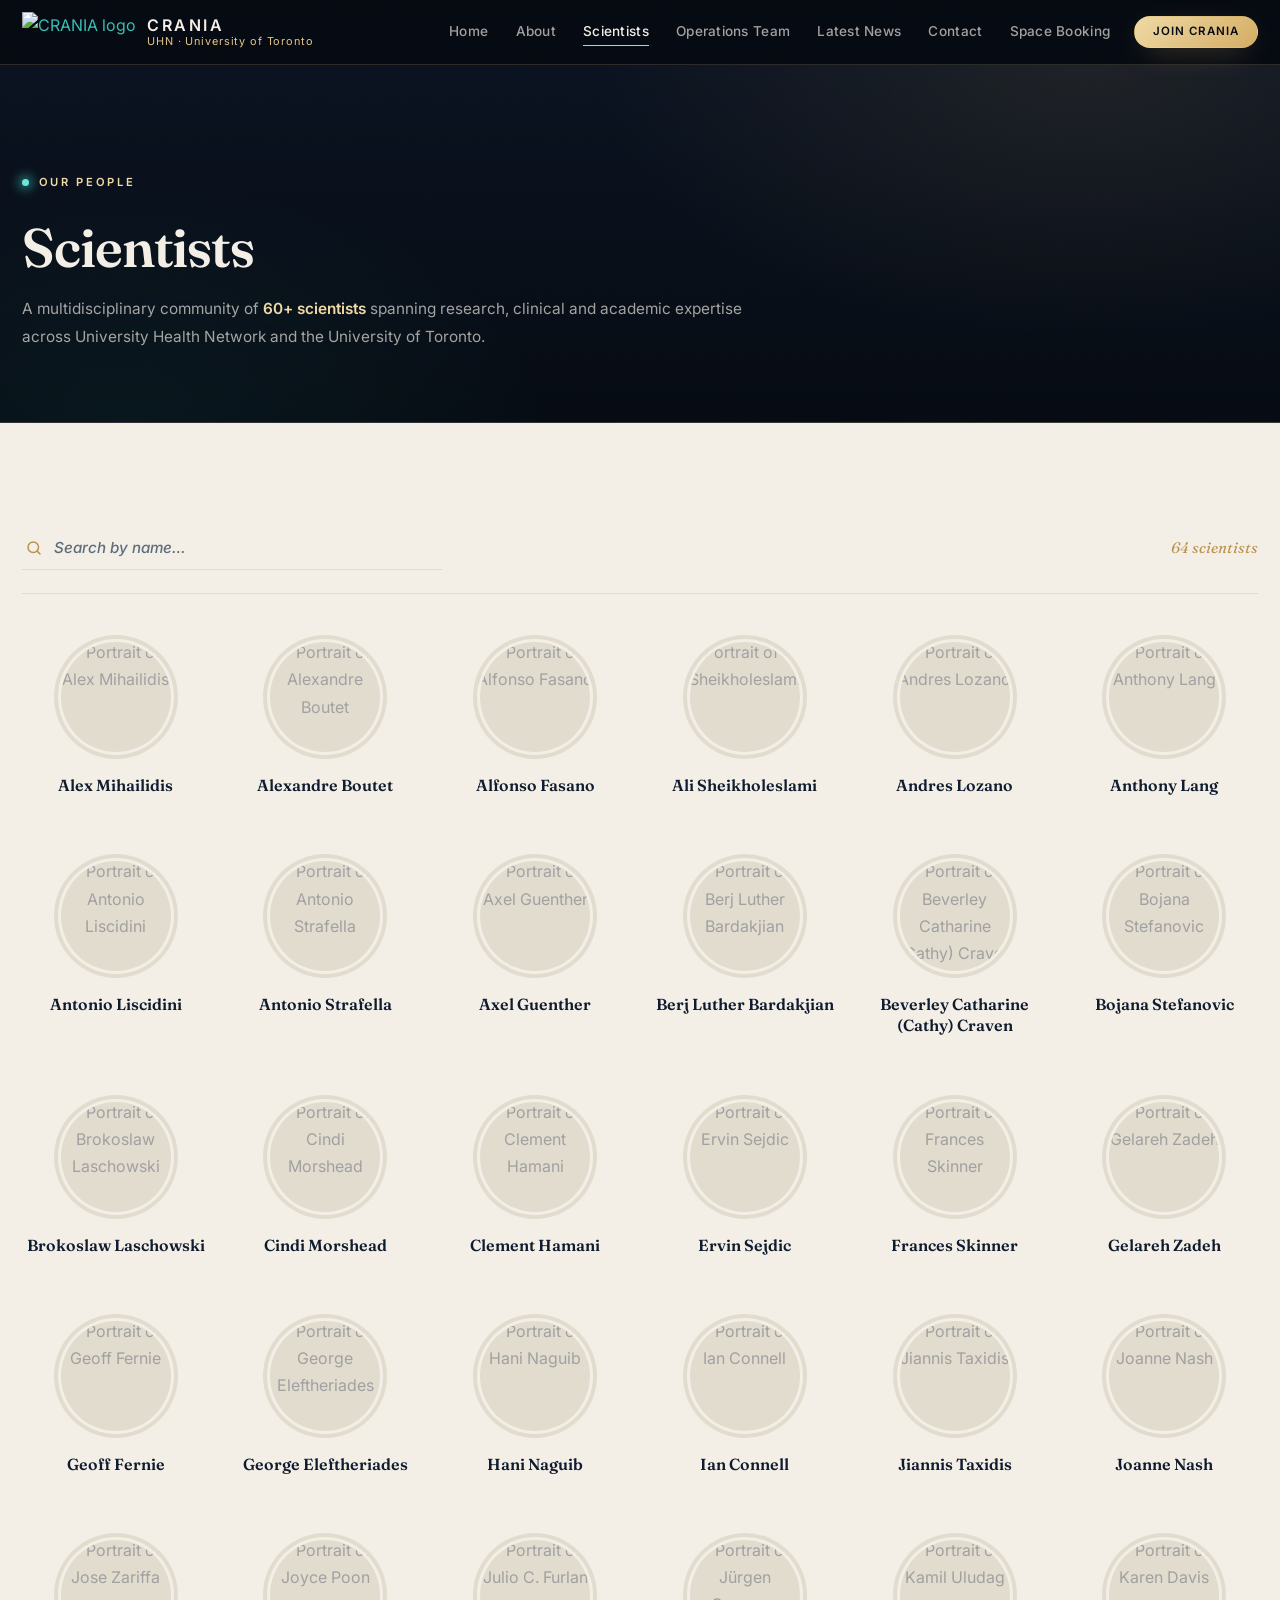
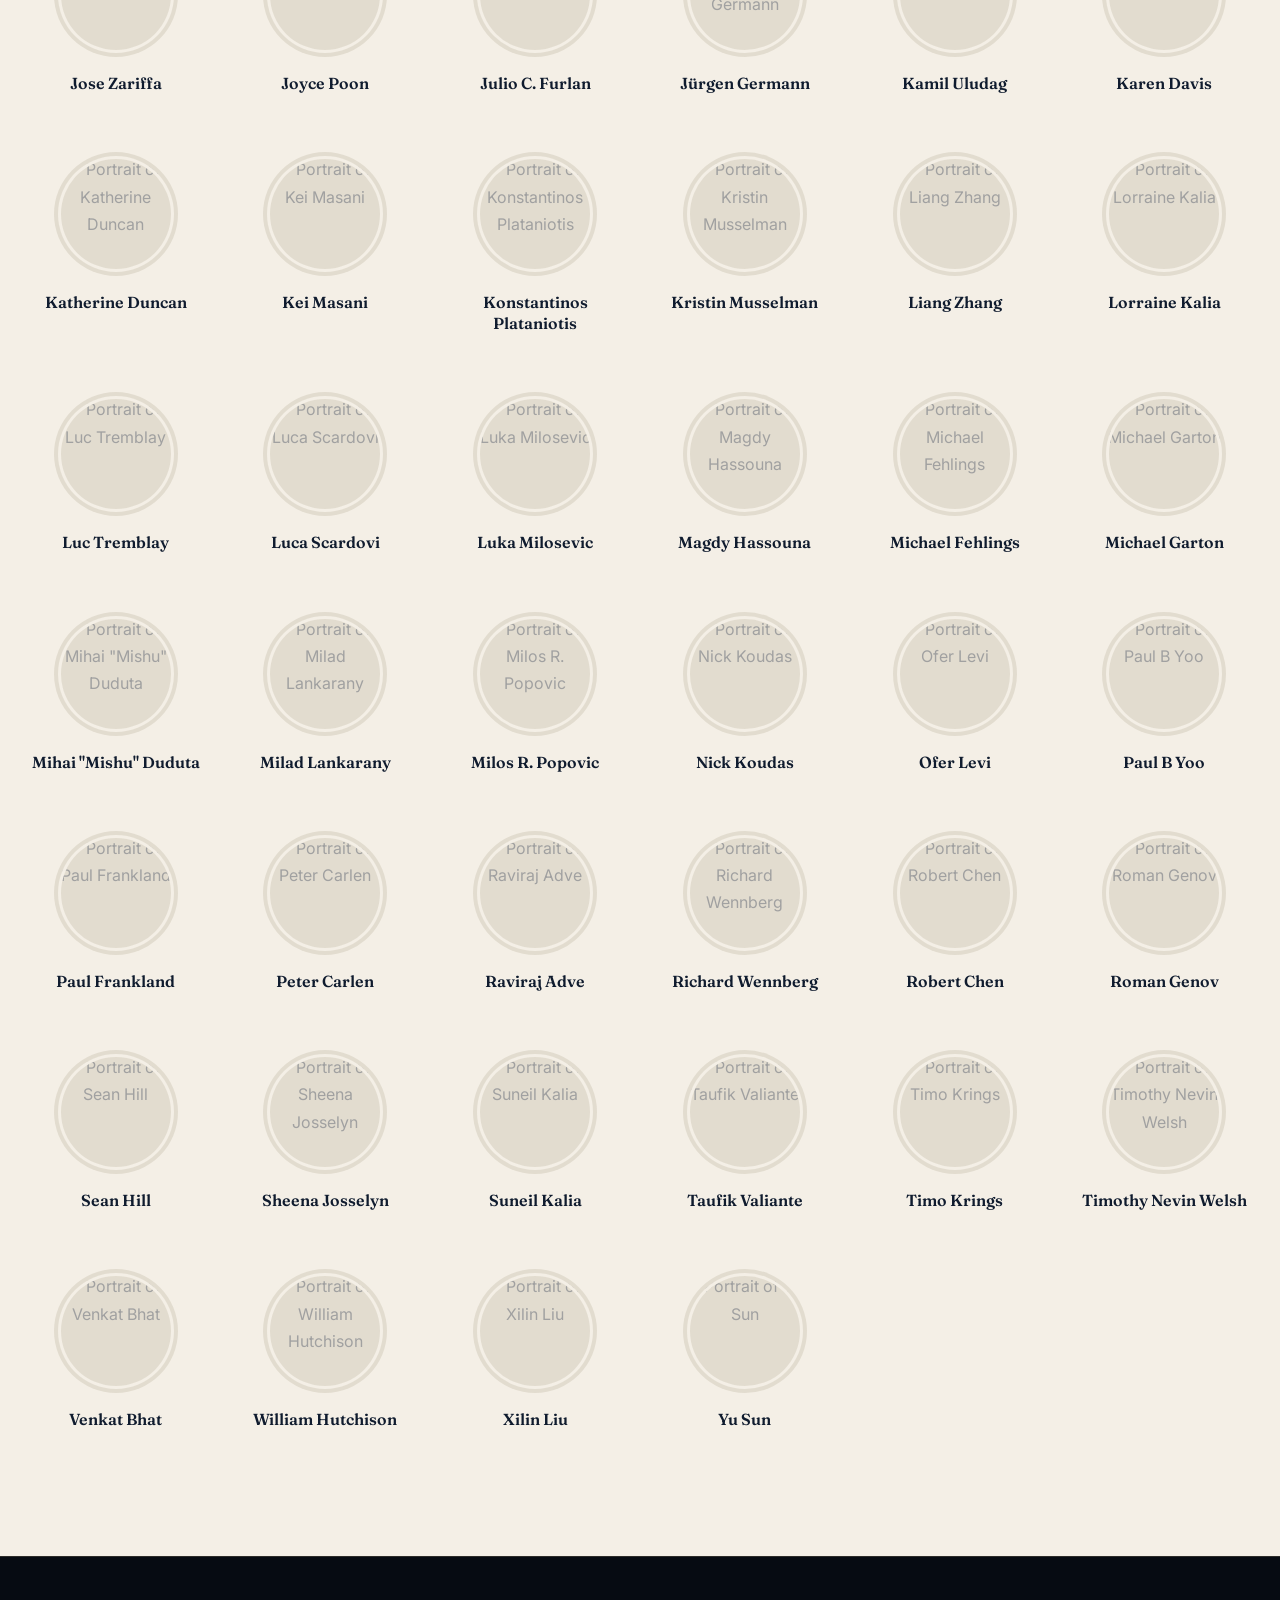
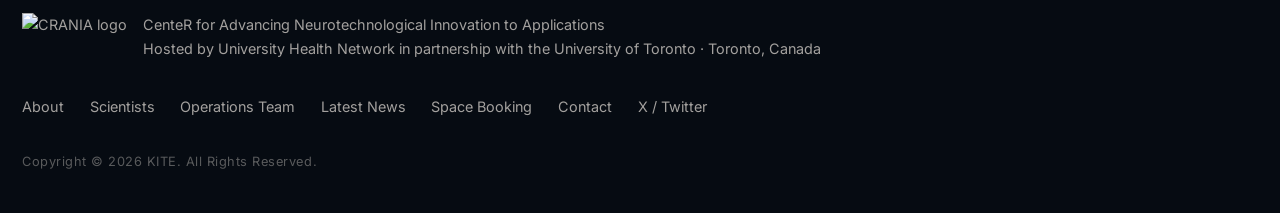
==== scientists.html @ 3c48f0ac "Add files via upload" ====
<!DOCTYPE html>
<html lang="en">
<head>
  <meta charset="UTF-8">
  <meta name="viewport" content="width=device-width, initial-scale=1.0">
  <title>CRANIA | Scientists</title>
  <meta name="description" content="Meet the scientists of CRANIA — a multidisciplinary community of 60+ scientists spanning research, clinical and academic expertise across University Health Network and the University of Toronto.">
  <link rel="icon" href="https://kite-uhn-crania.s3.ca-central-1.amazonaws.com/logo/CraniaLogo.png">
  <link rel="preconnect" href="https://fonts.googleapis.com">
  <link rel="preconnect" href="https://fonts.gstatic.com" crossorigin>
  <link href="https://fonts.googleapis.com/css2?family=Fraunces:ital,opsz,wght@0,9..144,400;0,9..144,600;0,9..144,700;1,9..144,400;1,9..144,500&family=Inter:wght@400;500;600;700&display=swap" rel="stylesheet">
  <link rel="stylesheet" href="css/styles.css">
</head>
<body id="top">
  <a class="skip-link" href="#main">Skip to main content</a>
  <div class="grain" aria-hidden="true"></div>

  <!-- ============ Header / Navigation ============ -->
  <header class="site-header" id="site-header">
    <div class="container header-inner">
      <a class="brand" href="index.html" aria-label="CRANIA home">
        <img src="https://kite-uhn-crania.s3.ca-central-1.amazonaws.com/logo/CraniaLogo.png" alt="CRANIA logo" class="brand-logo">
        <span class="brand-text">
          <strong>CRANIA</strong>
          <small>UHN &middot; University of Toronto</small>
        </span>
      </a>
      <nav class="site-nav" id="site-nav" aria-label="Primary">
        <ul>
          <li><a href="index.html">Home</a></li>
          <li><a href="index.html#about">About</a></li>
          <li><a href="scientists.html" aria-current="page">Scientists</a></li>
          <li><a href="index.html#operation">Operations Team</a></li>
          <li><a href="index.html#latest-news">Latest News</a></li>
          <li><a href="index.html#contact">Contact</a></li>
          <li><a href="https://kite-uhn.com/space-booking">Space Booking</a></li>
          <li><button type="button" class="btn btn-primary btn-nav" data-open-join>Join CRANIA</button></li>
        </ul>
      </nav>
      <button type="button" class="nav-toggle" id="nav-toggle" aria-expanded="false" aria-controls="site-nav" aria-label="Open menu">
        <span class="nav-toggle-bar"></span>
        <span class="nav-toggle-bar"></span>
        <span class="nav-toggle-bar"></span>
      </button>
    </div>
  </header>

  <main id="main">

    <!-- ============ Page hero ============ -->
    <section class="page-hero" aria-labelledby="page-heading">
      <div class="container">
        <p class="hero-eyebrow"><span class="eyebrow-dot"></span>Our people</p>
        <h1 id="page-heading">Scientists</h1>
        <p class="page-hero-lede">
          A multidisciplinary community of <strong>60+ scientists</strong> spanning research, clinical and
          academic expertise across University Health Network and the University of Toronto.
        </p>
      </div>
    </section>

    <!-- ============ Roster ============ -->
    <section class="section section-roster" aria-labelledby="roster-heading">
      <div class="container">
        <h2 id="roster-heading" class="sr-only">Scientist directory</h2>

        <div class="roster-bar">
          <div class="roster-search">
            <label class="sr-only" for="sci-search">Search scientists by name</label>
            <svg class="roster-search-icon" aria-hidden="true" viewBox="0 0 24 24" width="18" height="18" fill="none" stroke="currentColor" stroke-width="2" stroke-linecap="round"><circle cx="11" cy="11" r="7"/><path d="m20 20-3.8-3.8"/></svg>
            <input type="search" id="sci-search" placeholder="Search by name&hellip;" autocomplete="off">
          </div>
          <p class="roster-count" id="sci-count" aria-live="polite">64 scientists</p>
        </div>

        <ul class="sci-grid" id="sci-grid">
          <li class="sci-card" data-name="alex mihailidis">
            <a href="https://kite-uhn.com/scientist/alex-mihailidis">
              <span class="sci-portrait"><img src="https://kite-uhn-photos.s3.ca-central-1.amazonaws.com/scientist_self_637722442990675696.jpg" alt="Portrait of Alex Mihailidis" loading="lazy" decoding="async"></span>
              <span class="sci-name">Alex Mihailidis</span>
              <span class="sci-view">View profile <span aria-hidden="true">&rarr;</span></span>
            </a>
          </li>
          <li class="sci-card" data-name="alexandre boutet">
            <a href="https://kite-uhn.com/scientist/alexandre-boutet">
              <span class="sci-portrait"><img src="https://kite-uhn-photos.s3.ca-central-1.amazonaws.com/scientist_self_638289158009811284.jpg" alt="Portrait of Alexandre Boutet" loading="lazy" decoding="async"></span>
              <span class="sci-name">Alexandre Boutet</span>
              <span class="sci-view">View profile <span aria-hidden="true">&rarr;</span></span>
            </a>
          </li>
          <li class="sci-card" data-name="alfonso fasano">
            <a href="https://kite-uhn.com/scientist/alfonso-fasano">
              <span class="sci-portrait"><img src="https://kite-uhn-photos.s3.ca-central-1.amazonaws.com/scientist_self_637277336267029333.png" alt="Portrait of Alfonso Fasano" loading="lazy" decoding="async"></span>
              <span class="sci-name">Alfonso Fasano</span>
              <span class="sci-view">View profile <span aria-hidden="true">&rarr;</span></span>
            </a>
          </li>
          <li class="sci-card" data-name="ali sheikholeslami">
            <a href="https://kite-uhn.com/scientist/ali-sheikholeslami">
              <span class="sci-portrait"><img src="https://kite-uhn-photos.s3.ca-central-1.amazonaws.com/scientist_self_638143873344130392.jpg" alt="Portrait of Ali Sheikholeslami" loading="lazy" decoding="async"></span>
              <span class="sci-name">Ali Sheikholeslami</span>
              <span class="sci-view">View profile <span aria-hidden="true">&rarr;</span></span>
            </a>
          </li>
          <li class="sci-card" data-name="andres lozano">
            <a href="https://kite-uhn.com/scientist/andreas-lozano">
              <span class="sci-portrait"><img src="https://kite-uhn-photos.s3.ca-central-1.amazonaws.com/scientist_self_637723098489182878.jpg" alt="Portrait of Andres Lozano" loading="lazy" decoding="async"></span>
              <span class="sci-name">Andres Lozano</span>
              <span class="sci-view">View profile <span aria-hidden="true">&rarr;</span></span>
            </a>
          </li>
          <li class="sci-card" data-name="anthony lang">
            <a href="https://kite-uhn.com/scientist/anthony-lang">
              <span class="sci-portrait"><img src="https://kite-uhn-photos.s3.ca-central-1.amazonaws.com/scientist_self_638143872492875886.jpg" alt="Portrait of Anthony Lang" loading="lazy" decoding="async"></span>
              <span class="sci-name">Anthony Lang</span>
              <span class="sci-view">View profile <span aria-hidden="true">&rarr;</span></span>
            </a>
          </li>
          <li class="sci-card" data-name="antonio liscidini">
            <a href="https://kite-uhn.com/scientist/antonio-liscidini">
              <span class="sci-portrait"><img src="https://kite-uhn-photos.s3.ca-central-1.amazonaws.com/scientist_self_637602077439912754.jpg" alt="Portrait of Antonio Liscidini" loading="lazy" decoding="async"></span>
              <span class="sci-name">Antonio Liscidini</span>
              <span class="sci-view">View profile <span aria-hidden="true">&rarr;</span></span>
            </a>
          </li>
          <li class="sci-card" data-name="antonio strafella">
            <a href="https://kite-uhn.com/scientist/antonio-strafella">
              <span class="sci-portrait"><img src="https://kite-uhn-photos.s3.ca-central-1.amazonaws.com/scientist_self_637604640595077851.jpg" alt="Portrait of Antonio Strafella" loading="lazy" decoding="async"></span>
              <span class="sci-name">Antonio Strafella</span>
              <span class="sci-view">View profile <span aria-hidden="true">&rarr;</span></span>
            </a>
          </li>
          <li class="sci-card" data-name="axel guenther">
            <a href="https://kite-uhn.com/scientist/axel-gunther">
              <span class="sci-portrait"><img src="https://kite-uhn-photos.s3.ca-central-1.amazonaws.com/scientist_self_637722445528256098.jpg" alt="Portrait of Axel Guenther" loading="lazy" decoding="async"></span>
              <span class="sci-name">Axel Guenther</span>
              <span class="sci-view">View profile <span aria-hidden="true">&rarr;</span></span>
            </a>
          </li>
          <li class="sci-card" data-name="berj luther bardakjian">
            <a href="https://kite-uhn.com/scientist/berj-luther-bardakjian--">
              <span class="sci-portrait"><img src="https://kite-uhn-photos.s3.ca-central-1.amazonaws.com/scientist_self_637703166605649424.jpg" alt="Portrait of Berj Luther Bardakjian" loading="lazy" decoding="async"></span>
              <span class="sci-name">Berj Luther Bardakjian</span>
              <span class="sci-view">View profile <span aria-hidden="true">&rarr;</span></span>
            </a>
          </li>
          <li class="sci-card" data-name="beverley catharine (cathy) craven">
            <a href="https://kite-uhn.com/scientist/cathy-craven">
              <span class="sci-portrait"><img src="https://kite-uhn-photos.s3.ca-central-1.amazonaws.com/kite_scientist_5.jpg" alt="Portrait of Beverley Catharine (Cathy) Craven" loading="lazy" decoding="async"></span>
              <span class="sci-name">Beverley Catharine (Cathy) Craven</span>
              <span class="sci-view">View profile <span aria-hidden="true">&rarr;</span></span>
            </a>
          </li>
          <li class="sci-card" data-name="bojana stefanovic">
            <a href="https://kite-uhn.com/scientist/bojana-stefanovic">
              <span class="sci-portrait"><img src="https://kite-uhn-photos.s3.ca-central-1.amazonaws.com/scientist_self_638947874077793167.png" alt="Portrait of Bojana Stefanovic" loading="lazy" decoding="async"></span>
              <span class="sci-name">Bojana Stefanovic</span>
              <span class="sci-view">View profile <span aria-hidden="true">&rarr;</span></span>
            </a>
          </li>
          <li class="sci-card" data-name="brokoslaw laschowski">
            <a href="https://kite-uhn.com/scientist/brokoslaw-laschowski">
              <span class="sci-portrait"><img src="https://kite-uhn-photos.s3.ca-central-1.amazonaws.com/scientist_self_638581978321042486.jpg" alt="Portrait of Brokoslaw Laschowski" loading="lazy" decoding="async"></span>
              <span class="sci-name">Brokoslaw Laschowski</span>
              <span class="sci-view">View profile <span aria-hidden="true">&rarr;</span></span>
            </a>
          </li>
          <li class="sci-card" data-name="cindi morshead">
            <a href="https://kite-uhn.com/scientist/cindi-morshead">
              <span class="sci-portrait"><img src="https://kite-uhn-photos.s3.ca-central-1.amazonaws.com/scientist_self_637601345256915336.png" alt="Portrait of Cindi Morshead" loading="lazy" decoding="async"></span>
              <span class="sci-name">Cindi Morshead</span>
              <span class="sci-view">View profile <span aria-hidden="true">&rarr;</span></span>
            </a>
          </li>
          <li class="sci-card" data-name="clement hamani">
            <a href="https://kite-uhn.com/scientist/clement-hamani">
              <span class="sci-portrait"><img src="https://kite-uhn-photos.s3.ca-central-1.amazonaws.com/scientist_self_637722323544503140.jpg" alt="Portrait of Clement Hamani" loading="lazy" decoding="async"></span>
              <span class="sci-name">Clement Hamani</span>
              <span class="sci-view">View profile <span aria-hidden="true">&rarr;</span></span>
            </a>
          </li>
          <li class="sci-card" data-name="ervin sejdic">
            <a href="https://kite-uhn.com/scientist/ervin-sejdic">
              <span class="sci-portrait"><img src="https://kite-uhn-photos.s3.ca-central-1.amazonaws.com/scientist_self_637722446280421619.jpg" alt="Portrait of Ervin Sejdic" loading="lazy" decoding="async"></span>
              <span class="sci-name">Ervin Sejdic</span>
              <span class="sci-view">View profile <span aria-hidden="true">&rarr;</span></span>
            </a>
          </li>
          <li class="sci-card" data-name="frances skinner">
            <a href="https://kite-uhn.com/scientist/frances-skinner">
              <span class="sci-portrait"><img src="https://kite-uhn-photos.s3.ca-central-1.amazonaws.com/scientist_self_637722447604288936.jpg" alt="Portrait of Frances Skinner" loading="lazy" decoding="async"></span>
              <span class="sci-name">Frances Skinner</span>
              <span class="sci-view">View profile <span aria-hidden="true">&rarr;</span></span>
            </a>
          </li>
          <li class="sci-card" data-name="gelareh zadeh">
            <a href="https://kite-uhn.com/scientist/gelareh-zadeh">
              <span class="sci-portrait"><img src="https://kite-uhn-photos.s3.ca-central-1.amazonaws.com/scientist_self_637686100242842143.png" alt="Portrait of Gelareh Zadeh" loading="lazy" decoding="async"></span>
              <span class="sci-name">Gelareh Zadeh</span>
              <span class="sci-view">View profile <span aria-hidden="true">&rarr;</span></span>
            </a>
          </li>
          <li class="sci-card" data-name="geoff fernie">
            <a href="https://kite-uhn.com/scientist/geoff-fernie">
              <span class="sci-portrait"><img src="https://kite-uhn-photos.s3.ca-central-1.amazonaws.com/kite_scientist_1.jpg" alt="Portrait of Geoff Fernie" loading="lazy" decoding="async"></span>
              <span class="sci-name">Geoff Fernie</span>
              <span class="sci-view">View profile <span aria-hidden="true">&rarr;</span></span>
            </a>
          </li>
          <li class="sci-card" data-name="george eleftheriades">
            <a href="https://kite-uhn.com/scientist/george-eleftheriades">
              <span class="sci-portrait"><img src="https://kite-uhn-photos.s3.ca-central-1.amazonaws.com/scientist_self_637722448251621659.jpg" alt="Portrait of George Eleftheriades" loading="lazy" decoding="async"></span>
              <span class="sci-name">George Eleftheriades</span>
              <span class="sci-view">View profile <span aria-hidden="true">&rarr;</span></span>
            </a>
          </li>
          <li class="sci-card" data-name="hani naguib">
            <a href="https://kite-uhn.com/scientist/hani-naguib">
              <span class="sci-portrait"><img src="https://kite-uhn-photos.s3.ca-central-1.amazonaws.com/scientist_self_637275552533849106.jpg" alt="Portrait of Hani Naguib" loading="lazy" decoding="async"></span>
              <span class="sci-name">Hani Naguib</span>
              <span class="sci-view">View profile <span aria-hidden="true">&rarr;</span></span>
            </a>
          </li>
          <li class="sci-card" data-name="ian connell">
            <a href="https://kite-uhn.com/scientist/ian-connell">
              <span class="sci-portrait"><img src="https://kite-uhn-photos.s3.ca-central-1.amazonaws.com/scientist_self_638295322035999009.png" alt="Portrait of Ian Connell" loading="lazy" decoding="async"></span>
              <span class="sci-name">Ian Connell</span>
              <span class="sci-view">View profile <span aria-hidden="true">&rarr;</span></span>
            </a>
          </li>
          <li class="sci-card" data-name="jiannis taxidis">
            <a href="https://kite-uhn.com/scientist/jiannis-taxidis">
              <span class="sci-portrait"><img src="https://kite-uhn-photos.s3.ca-central-1.amazonaws.com/scientist_self_638284772825719728.png" alt="Portrait of Jiannis Taxidis" loading="lazy" decoding="async"></span>
              <span class="sci-name">Jiannis Taxidis</span>
              <span class="sci-view">View profile <span aria-hidden="true">&rarr;</span></span>
            </a>
          </li>
          <li class="sci-card" data-name="joanne nash">
            <a href="https://kite-uhn.com/scientist/joanne-nash">
              <span class="sci-portrait"><img src="https://kite-uhn-photos.s3.ca-central-1.amazonaws.com/scientist_self_637691320654810734.jpg" alt="Portrait of Joanne Nash" loading="lazy" decoding="async"></span>
              <span class="sci-name">Joanne Nash</span>
              <span class="sci-view">View profile <span aria-hidden="true">&rarr;</span></span>
            </a>
          </li>
          <li class="sci-card" data-name="jose zariffa">
            <a href="https://kite-uhn.com/scientist/jose-zariffa">
              <span class="sci-portrait"><img src="https://kite-uhn-photos.s3.ca-central-1.amazonaws.com/kite_scientist_32.jpg" alt="Portrait of Jose Zariffa" loading="lazy" decoding="async"></span>
              <span class="sci-name">Jose Zariffa</span>
              <span class="sci-view">View profile <span aria-hidden="true">&rarr;</span></span>
            </a>
          </li>
          <li class="sci-card" data-name="joyce poon">
            <a href="https://kite-uhn.com/scientist/joyce-poon">
              <span class="sci-portrait"><img src="https://kite-uhn-photos.s3.ca-central-1.amazonaws.com/scientist_self_637608643022709269.jpg" alt="Portrait of Joyce Poon" loading="lazy" decoding="async"></span>
              <span class="sci-name">Joyce Poon</span>
              <span class="sci-view">View profile <span aria-hidden="true">&rarr;</span></span>
            </a>
          </li>
          <li class="sci-card" data-name="julio c. furlan">
            <a href="https://kite-uhn.com/scientist/julio-furlan">
              <span class="sci-portrait"><img src="https://kite-uhn-photos.s3.ca-central-1.amazonaws.com/kite_scientist_a_28.jpg" alt="Portrait of Julio C. Furlan" loading="lazy" decoding="async"></span>
              <span class="sci-name">Julio C. Furlan</span>
              <span class="sci-view">View profile <span aria-hidden="true">&rarr;</span></span>
            </a>
          </li>
          <li class="sci-card" data-name="jürgen germann">
            <a href="https://kite-uhn.com/scientist/jurgen-germann">
              <span class="sci-portrait"><img src="https://kite-uhn-photos.s3.ca-central-1.amazonaws.com/scientist_self_638289846033338971.png" alt="Portrait of J&#252;rgen Germann" loading="lazy" decoding="async"></span>
              <span class="sci-name">J&#252;rgen Germann</span>
              <span class="sci-view">View profile <span aria-hidden="true">&rarr;</span></span>
            </a>
          </li>
          <li class="sci-card" data-name="kamil uludag">
            <a href="https://kite-uhn.com/scientist/kamil-uludag">
              <span class="sci-portrait"><img src="https://kite-uhn-photos.s3.ca-central-1.amazonaws.com/scientist_self_637842416698479145.jpg" alt="Portrait of Kamil Uludag" loading="lazy" decoding="async"></span>
              <span class="sci-name">Kamil Uludag</span>
              <span class="sci-view">View profile <span aria-hidden="true">&rarr;</span></span>
            </a>
          </li>
          <li class="sci-card" data-name="karen davis">
            <a href="https://kite-uhn.com/scientist/karen-davis">
              <span class="sci-portrait"><img src="https://kite-uhn-photos.s3.ca-central-1.amazonaws.com/scientist_self_637602083881842344.jpg" alt="Portrait of Karen Davis" loading="lazy" decoding="async"></span>
              <span class="sci-name">Karen Davis</span>
              <span class="sci-view">View profile <span aria-hidden="true">&rarr;</span></span>
            </a>
          </li>
          <li class="sci-card" data-name="katherine duncan">
            <a href="https://kite-uhn.com/scientist/katherine-duncan">
              <span class="sci-portrait"><img src="https://kite-uhn-photos.s3.ca-central-1.amazonaws.com/scientist_self_638597732715016469.png" alt="Portrait of Katherine Duncan" loading="lazy" decoding="async"></span>
              <span class="sci-name">Katherine Duncan</span>
              <span class="sci-view">View profile <span aria-hidden="true">&rarr;</span></span>
            </a>
          </li>
          <li class="sci-card" data-name="kei masani">
            <a href="https://kite-uhn.com/scientist/kei-masani">
              <span class="sci-portrait"><img src="https://kite-uhn-photos.s3.ca-central-1.amazonaws.com/kite_scientist_13.jpg" alt="Portrait of Kei Masani" loading="lazy" decoding="async"></span>
              <span class="sci-name">Kei Masani</span>
              <span class="sci-view">View profile <span aria-hidden="true">&rarr;</span></span>
            </a>
          </li>
          <li class="sci-card" data-name="konstantinos plataniotis">
            <a href="https://kite-uhn.com/scientist/konstantinos-plataniotis">
              <span class="sci-portrait"><img src="https://kite-uhn-photos.s3.ca-central-1.amazonaws.com/scientist_self_637722448733638773.jpg" alt="Portrait of Konstantinos Plataniotis" loading="lazy" decoding="async"></span>
              <span class="sci-name">Konstantinos Plataniotis</span>
              <span class="sci-view">View profile <span aria-hidden="true">&rarr;</span></span>
            </a>
          </li>
          <li class="sci-card" data-name="kristin musselman">
            <a href="https://kite-uhn.com/scientist/kristin-musselman">
              <span class="sci-portrait"><img src="https://kite-uhn-photos.s3.ca-central-1.amazonaws.com/kite_scientist_34.jpg" alt="Portrait of Kristin Musselman" loading="lazy" decoding="async"></span>
              <span class="sci-name">Kristin Musselman</span>
              <span class="sci-view">View profile <span aria-hidden="true">&rarr;</span></span>
            </a>
          </li>
          <li class="sci-card" data-name="liang zhang">
            <a href="https://kite-uhn.com/scientist/liang-zhang">
              <span class="sci-portrait"><img src="https://kite-uhn-photos.s3.ca-central-1.amazonaws.com/scientist_self_637701581533192982.bmp" alt="Portrait of Liang Zhang" loading="lazy" decoding="async"></span>
              <span class="sci-name">Liang Zhang</span>
              <span class="sci-view">View profile <span aria-hidden="true">&rarr;</span></span>
            </a>
          </li>
          <li class="sci-card" data-name="lorraine kalia">
            <a href="https://kite-uhn.com/scientist/lorraine-kalia">
              <span class="sci-portrait"><img src="https://kite-uhn-photos.s3.ca-central-1.amazonaws.com/scientist_self_637722326190194491.jpg" alt="Portrait of Lorraine Kalia" loading="lazy" decoding="async"></span>
              <span class="sci-name">Lorraine Kalia</span>
              <span class="sci-view">View profile <span aria-hidden="true">&rarr;</span></span>
            </a>
          </li>
          <li class="sci-card" data-name="luc tremblay">
            <a href="https://kite-uhn.com/scientist/luc-tremblay">
              <span class="sci-portrait"><img src="https://kite-uhn-photos.s3.ca-central-1.amazonaws.com/kite_scientist_a_36.jpg" alt="Portrait of Luc Tremblay" loading="lazy" decoding="async"></span>
              <span class="sci-name">Luc Tremblay</span>
              <span class="sci-view">View profile <span aria-hidden="true">&rarr;</span></span>
            </a>
          </li>
          <li class="sci-card" data-name="luca scardovi">
            <a href="https://kite-uhn.com/scientist/luca-scardovi">
              <span class="sci-portrait"><img src="https://kite-uhn-photos.s3.ca-central-1.amazonaws.com/scientist_self_638143872916471744.jpg" alt="Portrait of Luca Scardovi" loading="lazy" decoding="async"></span>
              <span class="sci-name">Luca Scardovi</span>
              <span class="sci-view">View profile <span aria-hidden="true">&rarr;</span></span>
            </a>
          </li>
          <li class="sci-card" data-name="luka milosevic">
            <a href="https://kite-uhn.com/scientist/luka-milosevic">
              <span class="sci-portrait"><img src="https://kite-uhn-photos.s3.ca-central-1.amazonaws.com/kite_scientist_a_62.png" alt="Portrait of Luka Milosevic" loading="lazy" decoding="async"></span>
              <span class="sci-name">Luka Milosevic</span>
              <span class="sci-view">View profile <span aria-hidden="true">&rarr;</span></span>
            </a>
          </li>
          <li class="sci-card" data-name="magdy hassouna">
            <a href="https://kite-uhn.com/scientist/magdy-hassouna">
              <span class="sci-portrait"><img src="https://kite-uhn-photos.s3.ca-central-1.amazonaws.com/scientist_self_637722271425165436.jpg" alt="Portrait of Magdy Hassouna" loading="lazy" decoding="async"></span>
              <span class="sci-name">Magdy Hassouna</span>
              <span class="sci-view">View profile <span aria-hidden="true">&rarr;</span></span>
            </a>
          </li>
          <li class="sci-card" data-name="michael fehlings">
            <a href="https://kite-uhn.com/scientist/michael-fehlings">
              <span class="sci-portrait"><img src="https://kite-uhn-photos.s3.ca-central-1.amazonaws.com/scientist_self_637601356885358048.jpg" alt="Portrait of Michael Fehlings" loading="lazy" decoding="async"></span>
              <span class="sci-name">Michael Fehlings</span>
              <span class="sci-view">View profile <span aria-hidden="true">&rarr;</span></span>
            </a>
          </li>
          <li class="sci-card" data-name="michael garton">
            <a href="https://kite-uhn.com/scientist/michael-garton">
              <span class="sci-portrait"><img src="https://kite-uhn-photos.s3.ca-central-1.amazonaws.com/scientist_self_638328216349343963.jpg" alt="Portrait of Michael Garton" loading="lazy" decoding="async"></span>
              <span class="sci-name">Michael Garton</span>
              <span class="sci-view">View profile <span aria-hidden="true">&rarr;</span></span>
            </a>
          </li>
          <li class="sci-card" data-name="mihai mishu duduta">
            <a href="https://kite-uhn.com/scientist/mihai-dudata">
              <span class="sci-portrait"><img src="https://kite-uhn-photos.s3.ca-central-1.amazonaws.com/scientist_self_637867364754220737.png" alt="Portrait of Mihai &quot;Mishu&quot; Duduta" loading="lazy" decoding="async"></span>
              <span class="sci-name">Mihai &quot;Mishu&quot; Duduta</span>
              <span class="sci-view">View profile <span aria-hidden="true">&rarr;</span></span>
            </a>
          </li>
          <li class="sci-card" data-name="milad lankarany">
            <a href="https://kite-uhn.com/scientist/milad-lankarany">
              <span class="sci-portrait"><img src="https://kite-uhn-photos.s3.ca-central-1.amazonaws.com/scientist_self_637600419020313153.jpg" alt="Portrait of Milad Lankarany" loading="lazy" decoding="async"></span>
              <span class="sci-name">Milad Lankarany</span>
              <span class="sci-view">View profile <span aria-hidden="true">&rarr;</span></span>
            </a>
          </li>
          <li class="sci-card" data-name="milos r. popovic">
            <a href="https://kite-uhn.com/scientist/milos-popovic">
              <span class="sci-portrait"><img src="https://kite-uhn-photos.s3.ca-central-1.amazonaws.com/kite_scientist_15.jpg" alt="Portrait of Milos R. Popovic" loading="lazy" decoding="async"></span>
              <span class="sci-name">Milos R. Popovic</span>
              <span class="sci-view">View profile <span aria-hidden="true">&rarr;</span></span>
            </a>
          </li>
          <li class="sci-card" data-name="nick koudas">
            <a href="https://kite-uhn.com/scientist/nick-koudas">
              <span class="sci-portrait"><img src="https://kite-uhn-photos.s3.ca-central-1.amazonaws.com/scientist_self_637723092568117822.jpg" alt="Portrait of Nick Koudas" loading="lazy" decoding="async"></span>
              <span class="sci-name">Nick Koudas</span>
              <span class="sci-view">View profile <span aria-hidden="true">&rarr;</span></span>
            </a>
          </li>
          <li class="sci-card" data-name="ofer levi">
            <a href="https://kite-uhn.com/scientist/ofer-levi">
              <span class="sci-portrait"><img src="https://kite-uhn-photos.s3.ca-central-1.amazonaws.com/scientist_self_637620310016934793.jpg" alt="Portrait of Ofer Levi" loading="lazy" decoding="async"></span>
              <span class="sci-name">Ofer Levi</span>
              <span class="sci-view">View profile <span aria-hidden="true">&rarr;</span></span>
            </a>
          </li>
          <li class="sci-card" data-name="paul b yoo">
            <a href="https://kite-uhn.com/scientist/paul-b-yoo">
              <span class="sci-portrait"><img src="https://kite-uhn-photos.s3.ca-central-1.amazonaws.com/kite_scientist_a_45.jpg" alt="Portrait of Paul B Yoo" loading="lazy" decoding="async"></span>
              <span class="sci-name">Paul B Yoo</span>
              <span class="sci-view">View profile <span aria-hidden="true">&rarr;</span></span>
            </a>
          </li>
          <li class="sci-card" data-name="paul frankland">
            <a href="https://kite-uhn.com/scientist/paul-frankland">
              <span class="sci-portrait"><img src="https://kite-uhn-photos.s3.ca-central-1.amazonaws.com/scientist_self_637722449231747500.png" alt="Portrait of Paul Frankland" loading="lazy" decoding="async"></span>
              <span class="sci-name">Paul Frankland</span>
              <span class="sci-view">View profile <span aria-hidden="true">&rarr;</span></span>
            </a>
          </li>
          <li class="sci-card" data-name="peter carlen">
            <a href="https://kite-uhn.com/scientist/peter-carlen">
              <span class="sci-portrait"><img src="https://kite-uhn-photos.s3.ca-central-1.amazonaws.com/scientist_self_638143872003810701.jpg" alt="Portrait of Peter Carlen" loading="lazy" decoding="async"></span>
              <span class="sci-name">Peter Carlen</span>
              <span class="sci-view">View profile <span aria-hidden="true">&rarr;</span></span>
            </a>
          </li>
          <li class="sci-card" data-name="raviraj adve">
            <a href="https://kite-uhn.com/scientist/ravi-adve">
              <span class="sci-portrait"><img src="https://kite-uhn-photos.s3.ca-central-1.amazonaws.com/scientist_self_637602080385887932.jpg" alt="Portrait of Raviraj Adve" loading="lazy" decoding="async"></span>
              <span class="sci-name">Raviraj Adve</span>
              <span class="sci-view">View profile <span aria-hidden="true">&rarr;</span></span>
            </a>
          </li>
          <li class="sci-card" data-name="richard wennberg">
            <a href="https://kite-uhn.com/scientist/richard-wennberg">
              <span class="sci-portrait"><img src="https://kite-uhn-photos.s3.ca-central-1.amazonaws.com/scientist_self_637673965656433561.jpg" alt="Portrait of Richard Wennberg" loading="lazy" decoding="async"></span>
              <span class="sci-name">Richard Wennberg</span>
              <span class="sci-view">View profile <span aria-hidden="true">&rarr;</span></span>
            </a>
          </li>
          <li class="sci-card" data-name="robert chen">
            <a href="https://kite-uhn.com/scientist/robert-chen">
              <span class="sci-portrait"><img src="https://kite-uhn-photos.s3.ca-central-1.amazonaws.com/scientist_self_637722450137189465.jpg" alt="Portrait of Robert Chen" loading="lazy" decoding="async"></span>
              <span class="sci-name">Robert Chen</span>
              <span class="sci-view">View profile <span aria-hidden="true">&rarr;</span></span>
            </a>
          </li>
          <li class="sci-card" data-name="roman genov">
            <a href="https://kite-uhn.com/scientist/roman-genov">
              <span class="sci-portrait"><img src="https://kite-uhn-photos.s3.ca-central-1.amazonaws.com/scientist_self_637722438407547907.jpg" alt="Portrait of Roman Genov" loading="lazy" decoding="async"></span>
              <span class="sci-name">Roman Genov</span>
              <span class="sci-view">View profile <span aria-hidden="true">&rarr;</span></span>
            </a>
          </li>
          <li class="sci-card" data-name="sean hill">
            <a href="https://kite-uhn.com/scientist/sean-hill">
              <span class="sci-portrait"><img src="https://kite-uhn-photos.s3.ca-central-1.amazonaws.com/scientist_self_637601425945868502.jpg" alt="Portrait of Sean Hill" loading="lazy" decoding="async"></span>
              <span class="sci-name">Sean Hill</span>
              <span class="sci-view">View profile <span aria-hidden="true">&rarr;</span></span>
            </a>
          </li>
          <li class="sci-card" data-name="sheena josselyn">
            <a href="https://kite-uhn.com/scientist/sheena-josselyn">
              <span class="sci-portrait"><img src="https://kite-uhn-photos.s3.ca-central-1.amazonaws.com/scientist_self_637620467432731071.jpg" alt="Portrait of Sheena Josselyn" loading="lazy" decoding="async"></span>
              <span class="sci-name">Sheena Josselyn</span>
              <span class="sci-view">View profile <span aria-hidden="true">&rarr;</span></span>
            </a>
          </li>
          <li class="sci-card" data-name="suneil kalia">
            <a href="https://kite-uhn.com/scientist/suneil-kalia">
              <span class="sci-portrait"><img src="https://kite-uhn-photos.s3.ca-central-1.amazonaws.com/kite_scientist_39.jpg" alt="Portrait of Suneil Kalia" loading="lazy" decoding="async"></span>
              <span class="sci-name">Suneil Kalia</span>
              <span class="sci-view">View profile <span aria-hidden="true">&rarr;</span></span>
            </a>
          </li>
          <li class="sci-card" data-name="taufik valiante">
            <a href="https://kite-uhn.com/scientist/taufik-a-valiante">
              <span class="sci-portrait"><img src="https://kite-uhn-photos.s3.ca-central-1.amazonaws.com/scientist_self_638684039253505856.jpg" alt="Portrait of Taufik Valiante" loading="lazy" decoding="async"></span>
              <span class="sci-name">Taufik Valiante</span>
              <span class="sci-view">View profile <span aria-hidden="true">&rarr;</span></span>
            </a>
          </li>
          <li class="sci-card" data-name="timo krings">
            <a href="https://kite-uhn.com/scientist/timo-krings">
              <span class="sci-portrait"><img src="https://kite-uhn-photos.s3.ca-central-1.amazonaws.com/scientist_self_637722450726234159.jpg" alt="Portrait of Timo Krings" loading="lazy" decoding="async"></span>
              <span class="sci-name">Timo Krings</span>
              <span class="sci-view">View profile <span aria-hidden="true">&rarr;</span></span>
            </a>
          </li>
          <li class="sci-card" data-name="timothy nevin welsh">
            <a href="https://kite-uhn.com/scientist/timothy-nevin-welsh">
              <span class="sci-portrait"><img src="https://kite-uhn-photos.s3.ca-central-1.amazonaws.com/scientist_self_637402768649578454.jpg" alt="Portrait of Timothy Nevin Welsh" loading="lazy" decoding="async"></span>
              <span class="sci-name">Timothy Nevin Welsh</span>
              <span class="sci-view">View profile <span aria-hidden="true">&rarr;</span></span>
            </a>
          </li>
          <li class="sci-card" data-name="venkat bhat">
            <a href="https://kite-uhn.com/scientist/venkat-bhat">
              <span class="sci-portrait"><img src="https://kite-uhn-photos.s3.ca-central-1.amazonaws.com/scientist_self_637695016445842880.jpg" alt="Portrait of Venkat Bhat" loading="lazy" decoding="async"></span>
              <span class="sci-name">Venkat Bhat</span>
              <span class="sci-view">View profile <span aria-hidden="true">&rarr;</span></span>
            </a>
          </li>
          <li class="sci-card" data-name="william hutchison">
            <a href="https://kite-uhn.com/scientist/william-hutchison">
              <span class="sci-portrait"><img src="https://kite-uhn-photos.s3.ca-central-1.amazonaws.com/scientist_self_637731304638487610.jpg" alt="Portrait of William Hutchison" loading="lazy" decoding="async"></span>
              <span class="sci-name">William Hutchison</span>
              <span class="sci-view">View profile <span aria-hidden="true">&rarr;</span></span>
            </a>
          </li>
          <li class="sci-card" data-name="xilin liu">
            <a href="https://kite-uhn.com/scientist/xilin-liu">
              <span class="sci-portrait"><img src="https://kite-uhn-photos.s3.ca-central-1.amazonaws.com/scientist_self_637701583918429919.jpg" alt="Portrait of Xilin Liu" loading="lazy" decoding="async"></span>
              <span class="sci-name">Xilin Liu</span>
              <span class="sci-view">View profile <span aria-hidden="true">&rarr;</span></span>
            </a>
          </li>
          <li class="sci-card" data-name="yu sun">
            <a href="https://kite-uhn.com/scientist/yu-sun">
              <span class="sci-portrait"><img src="https://kite-uhn-photos.s3.ca-central-1.amazonaws.com/scientist_self_637602076417766020.jpg" alt="Portrait of Yu Sun" loading="lazy" decoding="async"></span>
              <span class="sci-name">Yu Sun</span>
              <span class="sci-view">View profile <span aria-hidden="true">&rarr;</span></span>
            </a>
          </li>
        </ul>

        <p class="roster-empty" id="sci-empty" hidden>No scientists match that name.</p>
      </div>
    </section>

  </main>

  <!-- ============ Footer ============ -->
  <footer class="site-footer">
    <div class="container footer-inner">
      <div class="footer-brand">
        <img src="https://kite-uhn-crania.s3.ca-central-1.amazonaws.com/logo/CraniaLogo.png" alt="CRANIA logo" class="brand-logo">
        <p>CenteR for Advancing Neurotechnological Innovation to Applications<br>
        Hosted by University Health Network in partnership with the University of Toronto &middot; Toronto, Canada</p>
      </div>
      <nav class="footer-nav" aria-label="Footer">
        <a href="index.html#about">About</a>
        <a href="scientists.html">Scientists</a>
        <a href="index.html#operation">Operations Team</a>
        <a href="index.html#latest-news">Latest News</a>
        <a href="https://kite-uhn.com/space-booking">Space Booking</a>
        <a href="index.html#contact">Contact</a>
        <a href="https://twitter.com/CRANIA_Toronto">X / Twitter</a>
      </nav>
      <p class="footer-copy">Copyright &copy; 2026 KITE. All Rights Reserved.</p>
    </div>
  </footer>

  <!-- ============ Join CRANIA modal ============ -->
  <dialog class="join-dialog" id="join-dialog" aria-labelledby="join-title">
    <div class="join-dialog-body">
      <button type="button" class="dialog-close" data-close-join aria-label="Close dialog">&times;</button>
      <p class="card-eyebrow">Membership</p>
      <h2 id="join-title">Join CRANIA</h2>
      <p>
        If you are interested in becoming a member, please send your CV along with a letter of support from your
        Director/Chair to the attention of the Associate Director, Operations &amp; Academics via email to
        <a href="mailto:info@CRANIA.ca?subject=CRANIA%20membership%20application">info@CRANIA.ca</a>.
      </p>
      <div class="dialog-actions">
        <a class="btn btn-primary" href="mailto:info@CRANIA.ca?subject=CRANIA%20membership%20application">Email your application</a>
        <button type="button" class="btn btn-ghost-dark" data-close-join>Close</button>
      </div>
    </div>
  </dialog>

  <script src="js/main.js" defer></script>
</body>
</html>
---- css/styles.css ----
/* ==========================================================================
   CRANIA homepage — "Signature" luxury edition
   Obsidian navy + champagne gold + bioluminescent teal.
   Fraunces (display, opsz) / Inter (body). No frameworks.
   ========================================================================== */

:root {
  --obsidian: #060b12;
  --navy-900: #0a1220;
  --navy-800: #0f1b2e;
  --navy-700: #17273f;
  --navy-600: #21374f;

  --gold-300: #f0d9a3;
  --gold-400: #e4c586;
  --gold-500: #d3ac63;
  --gold-600: #b8914b;

  --teal-300: #67e8d9;
  --teal-400: #38bdb2;
  --teal-500: #17a094;

  --ivory: #f4efe6;
  --paper: #f7f4ee;
  --ink: #131a24;
  --muted: #5c6b7a;
  --muted-light: rgba(244, 239, 230, 0.66);

  --line: #e2dccf;
  --line-dark: rgba(240, 217, 163, 0.16);

  --radius: 4px;
  --radius-lg: 8px;

  --font-body: "Inter", ui-sans-serif, system-ui, -apple-system, "Segoe UI", sans-serif;
  --font-display: "Fraunces", Georgia, "Times New Roman", serif;
  --container: 1240px;

  --ease-lux: cubic-bezier(0.16, 1, 0.3, 1);
}

* { box-sizing: border-box; }

html { scroll-behavior: smooth; }

body {
  margin: 0;
  font-family: var(--font-body);
  font-size: 1rem;
  line-height: 1.7;
  color: var(--ink);
  background: var(--obsidian);
  -webkit-font-smoothing: antialiased;
  -moz-osx-font-smoothing: grayscale;
  text-rendering: optimizeLegibility;
  font-kerning: normal;
  font-optical-sizing: auto;
  overflow-x: hidden;
}

p { text-wrap: pretty; }
img { max-width: 100%; display: block; }
h1, h2, h3, h4 { line-height: 1.12; margin: 0 0 0.5em; font-weight: 600; text-wrap: balance; }
a { color: var(--teal-400); }

.container {
  width: min(var(--container), calc(100% - 2.75rem));
  margin-inline: auto;
}

/* Film grain overlay */
.grain {
  position: fixed;
  inset: 0;
  z-index: 200;
  pointer-events: none;
  opacity: 0.05;
  mix-blend-mode: overlay;
  background-image: url("data:image/svg+xml,%3Csvg xmlns='http://www.w3.org/2000/svg' width='140' height='140'%3E%3Cfilter id='n'%3E%3CfeTurbulence type='fractalNoise' baseFrequency='0.9' numOctaves='3'/%3E%3C/filter%3E%3Crect width='100%25' height='100%25' filter='url(%23n)'/%3E%3C/svg%3E");
}

/* Skip link */
.skip-link {
  position: absolute; left: -999px; top: 0; z-index: 300;
  background: var(--gold-400); color: var(--obsidian);
  padding: 0.6rem 1rem; border-radius: 0 0 6px 0; font-weight: 600;
}
.skip-link:focus { left: 0; }

:focus-visible { outline: 2px solid var(--gold-400); outline-offset: 3px; }

[id] { scroll-margin-top: 92px; }

/* ==========================================================================
   Buttons — magnetic, hairline luxury
   ========================================================================== */
.btn {
  --btn-x: 0px; --btn-y: 0px;
  position: relative;
  display: inline-flex;
  align-items: center;
  gap: 0.5rem;
  font: 600 0.76rem/1 var(--font-body);
  letter-spacing: 0.08em;
  text-transform: uppercase;
  padding: 0.9rem 1.6rem;
  border-radius: 999px;
  border: 1px solid transparent;
  cursor: pointer;
  text-decoration: none;
  text-align: center;
  transform: translate(var(--btn-x), var(--btn-y));
  transition: background-color 400ms var(--ease-lux), color 400ms var(--ease-lux),
              border-color 400ms var(--ease-lux), transform 200ms var(--ease-lux),
              box-shadow 400ms var(--ease-lux);
}

.btn-primary {
  background: linear-gradient(135deg, var(--gold-300), var(--gold-500));
  color: var(--obsidian);
  box-shadow: 0 8px 30px -12px rgba(212, 172, 99, 0.7);
}
.btn-primary:hover { box-shadow: 0 14px 40px -12px rgba(212, 172, 99, 0.9); color: var(--obsidian); }

.btn-line {
  border-color: rgba(240, 217, 163, 0.4);
  color: var(--gold-300);
  background: rgba(240, 217, 163, 0.02);
}
.btn-line:hover { border-color: var(--gold-300); color: var(--gold-300); background: rgba(240, 217, 163, 0.08); }

.btn-line-dark {
  border-color: var(--navy-700);
  color: var(--navy-800);
  background: transparent;
  white-space: nowrap;
}
.btn-line-dark:hover { border-color: var(--gold-600); color: var(--gold-600); }

.btn-ghost-dark {
  border-color: var(--line); color: var(--ink); background: transparent;
}
.btn-ghost-dark:hover { border-color: var(--muted); }

/* ==========================================================================
   Header
   ========================================================================== */
.site-header {
  position: sticky; top: 0; z-index: 100;
  background: rgba(6, 11, 18, 0.7);
  backdrop-filter: blur(14px) saturate(140%);
  border-bottom: 1px solid var(--line-dark);
}
.header-inner {
  display: flex; align-items: center; justify-content: space-between;
  gap: 1rem; padding-block: 0.75rem;
}
.brand { display: flex; align-items: center; gap: 0.7rem; text-decoration: none; }
.brand-logo { height: 40px; width: auto; image-rendering: -webkit-optimize-contrast; }
.brand-text { display: flex; flex-direction: column; line-height: 1.2; }
.brand-text strong { color: var(--ivory); font-size: 1rem; letter-spacing: 0.16em; font-weight: 600; }
.brand-text small { color: var(--gold-400); font-size: 0.68rem; letter-spacing: 0.08em; }

.site-nav ul {
  display: flex; align-items: center; gap: 0.1rem;
  list-style: none; margin: 0; padding: 0;
}
.site-nav a {
  display: block; padding: 0.5rem 0.8rem;
  color: var(--muted-light); font-size: 0.85rem; font-weight: 500;
  letter-spacing: 0.02em; text-decoration: none; border-radius: 6px;
  transition: color 300ms var(--ease-lux);
  position: relative;
}
.site-nav a::after {
  content: ""; position: absolute; left: 0.8rem; right: 0.8rem; bottom: 0.35rem;
  height: 1px; background: var(--gold-400); transform: scaleX(0);
  transform-origin: left; transition: transform 350ms var(--ease-lux);
}
.site-nav a:hover, .site-nav a[aria-current="page"] { color: var(--ivory); }
.site-nav a:hover::after, .site-nav a[aria-current="page"]::after { transform: scaleX(1); }
.btn-nav { padding: 0.6rem 1.15rem; margin-left: 0.6rem; font-size: 0.72rem; }

.nav-toggle {
  display: none; flex-direction: column; gap: 5px;
  background: none; border: 0; padding: 0.6rem; cursor: pointer;
}
.nav-toggle-bar { width: 24px; height: 1.5px; background: var(--gold-300); transition: transform 300ms var(--ease-lux), opacity 300ms; }
.nav-toggle[aria-expanded="true"] .nav-toggle-bar:nth-child(1) { transform: translateY(6.5px) rotate(45deg); }
.nav-toggle[aria-expanded="true"] .nav-toggle-bar:nth-child(2) { opacity: 0; }
.nav-toggle[aria-expanded="true"] .nav-toggle-bar:nth-child(3) { transform: translateY(-6.5px) rotate(-45deg); }

/* ==========================================================================
   HERO — 3D neural constellation
   ========================================================================== */
.hero {
  position: relative;
  min-height: clamp(640px, 92vh, 940px);
  display: flex;
  align-items: center;
  overflow: hidden;
  background:
    radial-gradient(1200px 800px at 78% 42%, rgba(23, 39, 63, 0.6), transparent 60%),
    radial-gradient(900px 600px at 12% 8%, rgba(212, 172, 99, 0.08), transparent 55%),
    linear-gradient(180deg, var(--navy-900), var(--obsidian));
  color: var(--ivory);
  padding-block: 5rem 6.5rem;
}
#hero-canvas {
  position: absolute; inset: 0; width: 100%; height: 100%;
  z-index: 1; cursor: grab; touch-action: pan-y;
}
#hero-canvas.is-dragging { cursor: grabbing; }
.hero-vignette {
  position: absolute; inset: 0; z-index: 2; pointer-events: none;
  background: radial-gradient(120% 90% at 30% 50%, transparent 40%, rgba(6, 11, 18, 0.72) 100%);
}
.hero-inner { position: relative; z-index: 3; max-width: 44rem; pointer-events: none; }
.hero-inner a, .hero-inner button { pointer-events: auto; }

.hero-eyebrow {
  display: inline-flex; align-items: center; gap: 0.6rem;
  font-size: 0.7rem; font-weight: 600; letter-spacing: 0.24em;
  text-transform: uppercase; color: var(--gold-300);
  margin: 0 0 1.6rem;
}
.eyebrow-dot {
  width: 7px; height: 7px; border-radius: 50%;
  background: var(--teal-300); box-shadow: 0 0 12px 2px var(--teal-400);
  animation: pulse-dot 2.4s ease-in-out infinite;
}
@keyframes pulse-dot { 0%,100% { opacity: 1; } 50% { opacity: 0.35; } }

.hero h1 {
  font-family: var(--font-display);
  font-weight: 600;
  font-size: clamp(2.3rem, 5vw, 4rem);
  line-height: 1.06;
  letter-spacing: -0.022em;
  margin-bottom: 1.5rem;
  text-wrap: balance;
}
.hero h1 em { font-style: italic; font-weight: 400; color: var(--gold-300); }
.grad-word {
  background: linear-gradient(120deg, var(--teal-300), var(--gold-300));
  -webkit-background-clip: text; background-clip: text; color: transparent;
}

.hero-lede {
  font-size: clamp(0.95rem, 1.2vw, 1.05rem);
  line-height: 1.8; color: var(--muted-light);
  max-width: 36rem; margin: 0 0 2.4rem;
}
.hero-ctas { display: flex; flex-wrap: wrap; gap: 0.9rem; margin-bottom: 2rem; }
.hero-hint {
  font-size: 0.7rem; letter-spacing: 0.05em; color: rgba(244, 239, 230, 0.38);
  margin: 0; font-style: italic;
}

/* Hero ticker */
.hero-ticker {
  position: absolute; bottom: 0; left: 0; right: 0; z-index: 3;
  border-top: 1px solid var(--line-dark);
  background: rgba(6, 11, 18, 0.5);
  backdrop-filter: blur(6px);
  overflow: hidden; padding-block: 0.9rem;
  -webkit-mask-image: linear-gradient(90deg, transparent, #000 8%, #000 92%, transparent);
          mask-image: linear-gradient(90deg, transparent, #000 8%, #000 92%, transparent);
}
.ticker-track {
  display: inline-flex; align-items: center; gap: 1.6rem;
  white-space: nowrap; animation: ticker 34s linear infinite;
}
.ticker-track span {
  font-size: 0.7rem; letter-spacing: 0.22em; text-transform: uppercase;
  color: rgba(244, 239, 230, 0.58);
}
.ticker-track .tk-dot { color: var(--gold-400); font-size: 0.5rem; }
@keyframes ticker { to { transform: translateX(-50%); } }

/* ==========================================================================
   Shared section scaffolding
   ========================================================================== */
.section { position: relative; padding-block: clamp(4rem, 8vw, 7rem); }

.section-kicker {
  display: flex; align-items: baseline; gap: 1rem; margin-bottom: 1.4rem;
}
.kicker-num {
  font-family: var(--font-display); font-style: italic;
  font-size: 1rem; color: var(--gold-500);
}
.section-kicker-light .kicker-num { color: var(--gold-300); }
.kicker-title {
  font-family: var(--font-display);
  font-size: clamp(1.65rem, 3.2vw, 2.4rem);
  font-weight: 600; letter-spacing: -0.018em; color: inherit; margin: 0;
  position: relative;
}
.kicker-title::before {
  content: ""; position: absolute; left: 0; top: -1rem;
  width: 40px; height: 2px;
  background: linear-gradient(90deg, var(--gold-400), transparent);
}

.section-lede { max-width: 52ch; color: var(--muted); margin: 0 0 2.5rem; font-size: 0.96rem; }

.section-head-row {
  display: flex; align-items: flex-end; justify-content: space-between;
  gap: 1.5rem; flex-wrap: wrap; margin-bottom: 2.6rem;
}
.section-head-row .section-kicker { margin-bottom: 0; }

.card-eyebrow {
  font-size: 0.72rem; font-weight: 700; letter-spacing: 0.2em;
  text-transform: uppercase; color: var(--gold-500); margin: 0 0 0.8rem;
}

/* ==========================================================================
   01 · Mission & Vision — the duality (tilt cards)
   ========================================================================== */
.section-duality { background: var(--ivory); color: var(--ink); }

.duality-grid {
  display: grid; grid-template-columns: repeat(auto-fit, minmax(300px, 1fr));
  gap: 1.6rem; perspective: 1200px;
}
.duality-card {
  position: relative; border-radius: var(--radius-lg);
  background: linear-gradient(160deg, var(--navy-800), var(--obsidian));
  color: var(--ivory); overflow: hidden;
  transform-style: preserve-3d;
  transition: transform 400ms var(--ease-lux), box-shadow 400ms var(--ease-lux);
  box-shadow: 0 30px 60px -30px rgba(6, 11, 18, 0.6);
}
.duality-card::before {
  content: ""; position: absolute; inset: 0;
  background: radial-gradient(600px 300px at var(--mx, 70%) var(--my, 0%), rgba(212, 172, 99, 0.16), transparent 60%);
  opacity: 0; transition: opacity 400ms var(--ease-lux);
}
.duality-card:hover::before { opacity: 1; }
.duality-card-light {
  background: var(--paper); color: var(--ink);
  border: 1px solid var(--line);
}
.tilt-inner { position: relative; padding: 2.4rem 2.4rem 2.6rem; transform: translateZ(30px); }
.duality-index {
  position: absolute; top: 1.1rem; right: 1.6rem;
  font-family: var(--font-display); font-style: italic;
  font-size: 3.6rem; font-weight: 600; line-height: 1;
  color: var(--gold-400); opacity: 0.2;
}
.duality-card-light .card-eyebrow { color: var(--gold-600); }
.duality-statement {
  font-family: var(--font-display);
  font-size: clamp(1.2rem, 1.9vw, 1.5rem);
  font-weight: 500; line-height: 1.42; margin: 0.4rem 0 0;
  max-width: 26ch; text-wrap: balance;
}
.duality-rule {
  margin-top: 1.8rem; height: 1px; width: 60px;
  background: linear-gradient(90deg, var(--gold-400), transparent);
}
.duality-blurb {
  max-width: 62ch; margin: 2.6rem 0 0; color: var(--muted); font-size: 0.95rem;
}
.duality-blurb strong { color: var(--ink); font-weight: 600; }

/* ==========================================================================
   02 · Core Areas — orbital selector
   ========================================================================== */
.section-cores { background: var(--obsidian); color: var(--ivory); }
.section-cores .section-lede { color: var(--muted-light); }

.orbital {
  display: grid; grid-template-columns: minmax(300px, 0.9fr) 1.1fr;
  gap: 3rem; align-items: center; margin-top: 1rem;
}

.orbital-stage {
  position: relative; aspect-ratio: 1; max-width: 440px; width: 100%;
  margin-inline: auto;
}
.orbit-ring {
  position: absolute; inset: 8%; border-radius: 50%;
  border: 1px solid var(--line-dark);
}
.orbit-ring-2 { inset: 24%; border-color: rgba(103, 232, 217, 0.14); animation: spin 60s linear infinite; }
@keyframes spin { to { transform: rotate(360deg); } }
.orbit-core-label {
  position: absolute; top: 50%; left: 50%; transform: translate(-50%, -50%);
  font-family: var(--font-display); font-style: italic;
  font-size: 1rem; letter-spacing: 0.1em; text-align: center;
  color: var(--gold-400); line-height: 1.3;
}
.orbit-dot {
  --angle: calc(var(--i) * 60deg - 90deg);
  position: absolute; top: 50%; left: 50%;
  width: 62px; height: 62px; margin: -31px 0 0 -31px;
  transform: rotate(var(--angle)) translate(180px) rotate(calc(-1 * var(--angle)));
  border-radius: 50%; cursor: pointer;
  background: rgba(15, 27, 46, 0.85);
  border: 1px solid var(--line-dark);
  color: var(--muted-light);
  font-family: var(--font-display); font-size: 1.3rem; font-weight: 600;
  transition: all 400ms var(--ease-lux);
}
.orbit-dot:hover { border-color: var(--gold-400); color: var(--gold-300); }
.orbit-dot.is-active {
  background: linear-gradient(135deg, var(--gold-300), var(--gold-500));
  color: var(--obsidian); border-color: var(--gold-300);
  box-shadow: 0 0 0 6px rgba(212, 172, 99, 0.14), 0 0 30px -4px var(--gold-400);
}

.orbital-panels { position: relative; min-height: 260px; }
.orbit-panel {
  position: absolute; inset: 0;
  opacity: 0; visibility: hidden;
  transform: translateY(16px);
  transition: opacity 500ms var(--ease-lux), transform 500ms var(--ease-lux);
}
.orbit-panel.is-active { position: relative; opacity: 1; visibility: visible; transform: none; }
.orbit-panel[hidden] { display: none; }
.orbit-tag {
  display: inline-block; font-size: 0.72rem; font-weight: 700;
  letter-spacing: 0.2em; text-transform: uppercase;
  color: var(--gold-300); border: 1px solid var(--line-dark);
  border-radius: 999px; padding: 0.3rem 0.9rem; margin: 0 0 1.2rem;
}
.orbit-panel h3 {
  font-family: var(--font-display); font-size: clamp(1.4rem, 2.4vw, 1.85rem);
  font-weight: 600; color: var(--ivory); letter-spacing: -0.012em;
}
.orbit-summary { color: var(--muted-light); font-size: 0.96rem; line-height: 1.75; max-width: 48ch; }
.orbit-meta { display: grid; gap: 1rem; margin: 1.8rem 0 0; }
.orbit-meta > div { display: grid; grid-template-columns: 90px 1fr; gap: 1rem; align-items: baseline; }
.orbit-meta dt {
  font-size: 0.7rem; font-weight: 700; letter-spacing: 0.16em;
  text-transform: uppercase; color: var(--gold-500);
}
.orbit-meta dd { margin: 0; color: rgba(244, 239, 230, 0.78); font-size: 0.86rem; }

/* ==========================================================================
   03 · What is Neuromodulation — live signal
   ========================================================================== */
.section-neuro {
  background: linear-gradient(180deg, var(--navy-900), var(--navy-800));
  color: var(--ivory); overflow: hidden;
}
.neuro-signal {
  position: absolute; top: 46%; left: 0; right: 0; height: 200px;
  color: var(--teal-400); opacity: 0.5; pointer-events: none;
}
.neuro-signal svg { width: 100%; height: 100%; }
#eeg-path {
  stroke-dasharray: 2600; stroke-dashoffset: 2600;
  animation: trace 5s var(--ease-lux) forwards;
  filter: drop-shadow(0 0 6px rgba(56, 189, 178, 0.6));
}
@keyframes trace { to { stroke-dashoffset: 0; } }

.neuro-definition {
  font-family: var(--font-display);
  font-size: clamp(1.25rem, 2.2vw, 1.7rem); font-weight: 500;
  line-height: 1.5; max-width: 34ch; color: var(--ivory);
  margin: 0 0 3rem; position: relative; text-wrap: balance;
}
.neuro-definition em { font-style: italic; color: var(--gold-300); font-weight: 400; }
.neuro-subtitle {
  font-size: 0.78rem; font-weight: 700; letter-spacing: 0.22em;
  text-transform: uppercase; color: var(--gold-400);
  margin: 0 0 1.6rem; position: relative;
}
.therapy-grid {
  display: grid; grid-template-columns: repeat(auto-fit, minmax(250px, 1fr));
  gap: 1.4rem; position: relative;
}
.therapy-card {
  background: rgba(240, 217, 163, 0.03);
  border: 1px solid var(--line-dark);
  border-radius: var(--radius-lg);
  padding: 2rem 1.9rem 2.1rem;
  transition: transform 400ms var(--ease-lux), border-color 400ms var(--ease-lux), background 400ms;
}
.therapy-card:hover { transform: translateY(-6px); border-color: rgba(240, 217, 163, 0.4); background: rgba(240, 217, 163, 0.06); }
.therapy-num {
  font-family: var(--font-display); font-style: italic; font-size: 1.3rem;
  color: var(--gold-400); display: block; margin-bottom: 0.8rem;
}
.therapy-card h3 { font-size: 1rem; color: var(--teal-300); font-family: var(--font-body); font-weight: 600; letter-spacing: 0.01em; }
.therapy-card p { margin: 0; color: var(--muted-light); font-size: 0.9rem; }

/* ==========================================================================
   04 · Impact — counting ledger
   ========================================================================== */
.section-stats { background: var(--ivory); color: var(--ink); }
.ledger { border-top: 1px solid var(--line); margin-top: 1rem; }
.ledger-row {
  display: grid; grid-template-columns: minmax(140px, 0.4fr) 1fr;
  gap: 1.5rem; align-items: center;
  padding: 1.8rem 0.5rem; border-bottom: 1px solid var(--line);
  transition: padding-left 400ms var(--ease-lux), background 400ms;
}
.ledger-row:hover { padding-left: 1.4rem; background: linear-gradient(90deg, rgba(212, 172, 99, 0.08), transparent 60%); }
.ledger-value {
  font-family: var(--font-display); font-weight: 600;
  font-size: clamp(2.1rem, 4.6vw, 3.2rem); line-height: 1;
  letter-spacing: -0.02em; font-variant-numeric: lining-nums;
  background: linear-gradient(135deg, var(--navy-800), var(--gold-600));
  -webkit-background-clip: text; background-clip: text; color: transparent;
}
.ledger-label { font-size: 0.95rem; color: var(--muted); max-width: 44ch; }

/* ==========================================================================
   05 · News — editorial index
   ========================================================================== */
.section-news { background: var(--paper); color: var(--ink); }
.news-index { list-style: none; margin: 0; padding: 0; border-top: 1px solid var(--line); }
.news-entry { border-bottom: 1px solid var(--line); }
.news-entry a {
  display: grid;
  grid-template-columns: 120px 1fr auto;
  grid-template-areas: "tag title arrow" "tag blurb arrow";
  gap: 0.2rem 1.8rem; align-items: center;
  padding: 2rem 0.5rem; text-decoration: none; color: inherit;
  transition: padding-left 450ms var(--ease-lux), background 450ms;
}
.news-entry a:hover { padding-left: 1.4rem; background: linear-gradient(90deg, rgba(212, 172, 99, 0.08), transparent 55%); }
.news-tag {
  grid-area: tag; align-self: start;
  font-size: 0.68rem; font-weight: 700; letter-spacing: 0.16em;
  text-transform: uppercase; color: var(--gold-600);
  padding-top: 0.35rem;
}
.news-title {
  grid-area: title;
  font-family: var(--font-display); font-size: clamp(1.05rem, 1.6vw, 1.3rem);
  font-weight: 600; line-height: 1.32; color: var(--navy-800);
  transition: color 300ms var(--ease-lux);
}
.news-entry a:hover .news-title { color: var(--gold-600); }
.news-blurb { grid-area: blurb; color: var(--muted); font-size: 0.88rem; margin-top: 0.3rem; }
.news-arrow {
  grid-area: arrow; font-size: 1.5rem; color: var(--gold-500);
  transform: translateX(-8px); opacity: 0;
  transition: transform 400ms var(--ease-lux), opacity 400ms;
}
.news-entry a:hover .news-arrow { transform: none; opacity: 1; }

/* ==========================================================================
   06 · Projects — showcase gallery
   ========================================================================== */
.section-projects { background: var(--obsidian); color: var(--ivory); }
.showcase { width: min(var(--container), calc(100% - 2.75rem)); margin-inline: auto; }
.showcase-viewport { display: grid; }
.showcase-slide {
  grid-area: 1 / 1; margin: 0;
  display: grid; grid-template-columns: minmax(280px, 440px) 1fr;
  gap: clamp(1.6rem, 4vw, 3.5rem); align-items: center;
  opacity: 0; visibility: hidden; transform: translateY(10px);
  transition: opacity 700ms var(--ease-lux), transform 900ms var(--ease-lux), visibility 700ms;
}
.showcase-slide.is-active { opacity: 1; visibility: visible; transform: none; }
.showcase-slide[hidden] { display: grid; } /* JS controls visibility via class */
.showcase-slide img {
  width: 100%; max-width: 440px; aspect-ratio: 1; object-fit: cover;
  border-radius: var(--radius-lg);
  filter: saturate(1.05) contrast(1.03);
  box-shadow: 0 30px 60px -28px rgba(0, 0, 0, 0.8), 0 0 0 1px var(--line-dark);
}
.showcase-slide figcaption { padding: 0; }
.showcase-num {
  font-family: var(--font-display); font-style: italic;
  font-size: 0.85rem; color: var(--gold-300); margin: 0 0 0.7rem;
  letter-spacing: 0.12em;
}
.showcase-slide h3 {
  font-family: var(--font-display); font-size: clamp(1.4rem, 2.4vw, 1.9rem);
  font-weight: 600; color: var(--ivory); letter-spacing: -0.012em;
}
.showcase-slide figcaption p:last-child {
  max-width: 52ch; color: var(--muted-light); font-size: 0.94rem; margin: 0;
}
.showcase-controls {
  display: flex; align-items: center; justify-content: flex-start; gap: 1.4rem;
  padding-block: 2.4rem 0; width: auto;
}
.showcase-arrow {
  width: 46px; height: 46px; border-radius: 50%;
  border: 1px solid var(--line-dark); background: transparent;
  color: var(--gold-300); font-size: 1.2rem; cursor: pointer;
  transition: all 350ms var(--ease-lux);
}
.showcase-arrow:hover { border-color: var(--gold-300); background: rgba(240, 217, 163, 0.08); transform: scale(1.06); }
.showcase-tabs { display: flex; gap: 0.7rem; }
.showcase-tab {
  width: 46px; height: 3px; border: 0; padding: 0; cursor: pointer;
  background: var(--navy-600); border-radius: 2px; overflow: hidden;
  transition: background 400ms;
}
.showcase-tab.is-active { background: linear-gradient(90deg, var(--gold-300), var(--gold-500)); }

/* ==========================================================================
   07 · Operations team — portrait salon
   ========================================================================== */
.section-team { background: var(--ivory); color: var(--ink); }
.salon-grid {
  display: grid; grid-template-columns: repeat(auto-fit, minmax(220px, 1fr));
  gap: 1.6rem;
}
.salon-card { text-align: center; }
.salon-portrait {
  position: relative; width: 150px; height: 150px; margin: 0 auto 1.3rem;
  border-radius: 50%; padding: 5px;
  background: conic-gradient(from 140deg, var(--gold-300), var(--teal-400), var(--gold-500), var(--gold-300));
  transition: transform 500ms var(--ease-lux);
}
.salon-portrait::after {
  content: ""; position: absolute; inset: 5px; border-radius: 50%;
  box-shadow: inset 0 0 0 3px var(--ivory);
}
.salon-portrait img {
  width: 100%; height: 100%; border-radius: 50%; object-fit: cover;
  filter: grayscale(1) contrast(1.02);
  transition: filter 600ms var(--ease-lux);
}
.salon-card:hover .salon-portrait { transform: translateY(-6px) rotate(-1.5deg); }
.salon-card:hover .salon-portrait img { filter: grayscale(0); }
.salon-card h3 {
  font-family: var(--font-display); font-size: 1.12rem; font-weight: 600;
  color: var(--navy-800); margin-bottom: 0.25rem;
}
.salon-card p { margin: 0; color: var(--muted); font-size: 0.84rem; }

/* ==========================================================================
   08 · Contact — concierge finale
   ========================================================================== */
.section-contact {
  background:
    radial-gradient(800px 500px at 90% 10%, rgba(212, 172, 99, 0.1), transparent 55%),
    linear-gradient(180deg, var(--obsidian), var(--navy-900));
  color: var(--ivory);
}
.contact-lede { max-width: 48ch; color: var(--muted-light); font-size: 0.98rem; margin: 0 0 2.6rem; }
.concierge { border-top: 1px solid var(--line-dark); }
.concierge-row {
  display: grid;
  grid-template-columns: minmax(180px, 0.5fr) 1fr auto;
  gap: 1.5rem; align-items: center;
  width: 100%; text-align: left;
  padding: 2.2rem 0.5rem; border-bottom: 1px solid var(--line-dark);
  text-decoration: none; color: inherit;
  background: none; border-left: 0; border-right: 0; border-top: 0;
  font: inherit; cursor: pointer;
  transition: padding-left 450ms var(--ease-lux), background 450ms;
}
.concierge-row:hover { padding-left: 1.4rem; background: linear-gradient(90deg, rgba(212, 172, 99, 0.1), transparent 55%); }
.concierge-label {
  font-family: var(--font-display); font-size: clamp(1.15rem, 1.9vw, 1.45rem);
  font-weight: 600; color: var(--ivory);
}
.concierge-desc { color: var(--muted-light); font-size: 0.9rem; }
.concierge-action {
  justify-self: end; white-space: nowrap;
  font-size: 0.74rem; font-weight: 600; letter-spacing: 0.08em;
  text-transform: uppercase; color: var(--gold-300);
  display: inline-flex; align-items: center; gap: 0.5rem;
}
.concierge-action span { transition: transform 400ms var(--ease-lux); }
.concierge-row:hover .concierge-action span { transform: translateX(6px); }

/* ==========================================================================
   Footer
   ========================================================================== */
.site-footer {
  background: var(--obsidian); color: var(--muted-light);
  padding-block: 3.5rem 2.5rem; font-size: 0.9rem;
  border-top: 1px solid var(--line-dark);
}
.footer-inner { display: grid; gap: 2rem; }
.footer-brand { display: flex; gap: 1rem; align-items: flex-start; }
.footer-brand .brand-logo { height: 50px; }
.footer-brand p { margin: 0; line-height: 1.65; }
.footer-nav { display: flex; flex-wrap: wrap; gap: 0.5rem 1.6rem; }
.footer-nav a { color: var(--muted-light); text-decoration: none; transition: color 300ms; }
.footer-nav a:hover { color: var(--gold-300); }
.footer-copy { margin: 0; color: rgba(244, 239, 230, 0.35); font-size: 0.8rem; letter-spacing: 0.04em; }

/* ==========================================================================
   Join CRANIA dialog
   ========================================================================== */
.join-dialog {
  border: 1px solid var(--line-dark); border-radius: var(--radius-lg);
  padding: 0; max-width: min(36rem, calc(100vw - 2.5rem));
  background: linear-gradient(165deg, var(--navy-800), var(--obsidian));
  color: var(--ivory);
  box-shadow: 0 40px 90px -30px rgba(0, 0, 0, 0.7);
}
.join-dialog::backdrop { background: rgba(6, 11, 18, 0.72); backdrop-filter: blur(5px); }
.join-dialog-body { position: relative; padding: 2.8rem 2.8rem 2.4rem; }
.join-dialog .card-eyebrow { color: var(--gold-400); }
.join-dialog h2 {
  font-family: var(--font-display); font-size: 1.7rem; font-weight: 600;
  color: var(--ivory); letter-spacing: -0.01em;
}
.join-dialog p { font-size: 0.95rem; }
.join-dialog p { color: var(--muted-light); }
.join-dialog a { color: var(--gold-300); }
.dialog-close {
  position: absolute; top: 1rem; right: 1.1rem;
  background: none; border: 0; font-size: 1.9rem; line-height: 1;
  color: var(--muted-light); cursor: pointer; padding: 0.3rem 0.5rem; border-radius: 6px;
  transition: color 300ms, background 300ms;
}
.dialog-close:hover { color: var(--ivory); background: rgba(240, 217, 163, 0.1); }
.dialog-actions { display: flex; gap: 0.8rem; flex-wrap: wrap; margin-top: 1.6rem; }
.join-dialog .btn-ghost-dark { color: var(--ivory); border-color: var(--line-dark); }
.join-dialog .btn-ghost-dark:hover { border-color: var(--gold-400); }

/* ==========================================================================
   Scientists page — page hero + filterable roster
   ========================================================================== */
.sr-only {
  position: absolute; width: 1px; height: 1px;
  padding: 0; margin: -1px; overflow: hidden;
  clip: rect(0 0 0 0); white-space: nowrap; border: 0;
}

.page-hero {
  position: relative;
  background:
    radial-gradient(900px 500px at 85% 0%, rgba(212, 172, 99, 0.1), transparent 55%),
    radial-gradient(700px 400px at 10% 100%, rgba(23, 160, 148, 0.08), transparent 60%),
    linear-gradient(180deg, var(--navy-900), var(--obsidian));
  color: var(--ivory);
  padding-block: clamp(4rem, 8vw, 6.5rem) clamp(3rem, 6vw, 4.5rem);
  border-bottom: 1px solid var(--line-dark);
}
.page-hero h1 {
  font-family: var(--font-display);
  font-size: clamp(2.2rem, 4.6vw, 3.4rem);
  font-weight: 600; letter-spacing: -0.02em; margin: 0 0 1rem;
}
.page-hero-lede {
  font-size: clamp(0.95rem, 1.2vw, 1.05rem); line-height: 1.8;
  color: var(--muted-light); max-width: 46rem; margin: 0;
}
.page-hero-lede strong { color: var(--gold-300); font-weight: 600; }

.section-roster { background: var(--ivory); color: var(--ink); }

.roster-bar {
  display: flex; align-items: center; justify-content: space-between;
  gap: 1.5rem; flex-wrap: wrap;
  margin-bottom: 2.6rem; padding-bottom: 1.4rem;
  border-bottom: 1px solid var(--line);
}
.roster-search {
  position: relative; flex: 1 1 280px; max-width: 420px;
  display: flex; align-items: center;
}
.roster-search-icon {
  position: absolute; left: 0.2rem; color: var(--gold-600); pointer-events: none;
}
#sci-search {
  width: 100%;
  font: 500 0.95rem/1.4 var(--font-body);
  color: var(--ink);
  background: transparent;
  border: 0; border-bottom: 1px solid var(--line);
  padding: 0.7rem 0.5rem 0.7rem 2rem;
  transition: border-color 300ms var(--ease-lux);
}
#sci-search::placeholder { color: var(--muted); font-style: italic; }
#sci-search:focus { outline: none; border-bottom-color: var(--gold-500); }
#sci-search:focus-visible { outline: none; }
.roster-count {
  margin: 0; font-family: var(--font-display); font-style: italic;
  font-size: 0.95rem; color: var(--gold-600); white-space: nowrap;
}

.sci-grid {
  list-style: none; margin: 0; padding: 0;
  display: grid;
  grid-template-columns: repeat(auto-fill, minmax(172px, 1fr));
  gap: 2.2rem 1.4rem;
}
.sci-card a {
  display: flex; flex-direction: column; align-items: center;
  text-decoration: none; text-align: center;
}
.sci-portrait {
  position: relative; display: block;
  width: 124px; height: 124px; margin-bottom: 1rem;
  border-radius: 50%; padding: 4px;
  background: conic-gradient(from 140deg, var(--line), var(--line), var(--line));
  transition: background 500ms var(--ease-lux), transform 500ms var(--ease-lux);
}
.sci-card a:hover .sci-portrait,
.sci-card a:focus-visible .sci-portrait {
  background: conic-gradient(from 140deg, var(--gold-300), var(--teal-400), var(--gold-500), var(--gold-300));
  transform: translateY(-4px);
}
.sci-portrait::after {
  content: ""; position: absolute; inset: 4px; border-radius: 50%;
  box-shadow: inset 0 0 0 3px var(--ivory);
}
.sci-portrait img {
  width: 100%; height: 100%; border-radius: 50%; object-fit: cover;
  filter: grayscale(1) contrast(1.02);
  transition: filter 600ms var(--ease-lux);
}
.sci-card a:hover .sci-portrait img,
.sci-card a:focus-visible .sci-portrait img { filter: grayscale(0); }
.sci-name {
  font-family: var(--font-display); font-size: 1rem; font-weight: 600;
  line-height: 1.3; color: var(--navy-800);
  transition: color 300ms var(--ease-lux);
}
.sci-card a:hover .sci-name { color: var(--gold-600); }
.sci-view {
  margin-top: 0.3rem;
  font-size: 0.68rem; font-weight: 600; letter-spacing: 0.12em;
  text-transform: uppercase; color: var(--gold-600);
  opacity: 0; transform: translateY(4px);
  transition: opacity 350ms var(--ease-lux), transform 350ms var(--ease-lux);
}
.sci-card a:hover .sci-view,
.sci-card a:focus-visible .sci-view { opacity: 1; transform: none; }

.roster-empty {
  margin: 3rem 0 0; text-align: center;
  font-family: var(--font-display); font-style: italic;
  font-size: 1.1rem; color: var(--muted);
}

@media (max-width: 640px) {
  .sci-grid { grid-template-columns: repeat(auto-fill, minmax(140px, 1fr)); gap: 1.8rem 1rem; }
  .sci-portrait { width: 104px; height: 104px; }
}

/* ==========================================================================
   Scroll reveal
   ========================================================================== */
.reveal { opacity: 0; transform: translateY(24px); transition: opacity 800ms var(--ease-lux), transform 800ms var(--ease-lux); }
.reveal.is-visible { opacity: 1; transform: none; }

/* ==========================================================================
   Reduced motion
   ========================================================================== */
@media (prefers-reduced-motion: reduce) {
  html { scroll-behavior: auto; }
  .reveal { opacity: 1; transform: none; transition: none; }
  .ticker-track, .orbit-ring-2, .eyebrow-dot { animation: none; }
  #eeg-path { animation: none; stroke-dashoffset: 0; }
  .btn, .therapy-card, .salon-card:hover .salon-portrait, .showcase-arrow:hover { transition: none; transform: none; }
}

/* ==========================================================================
   Responsive
   ========================================================================== */
@media (max-width: 1020px) {
  .nav-toggle { display: flex; }
  .site-nav {
    display: none; position: absolute; top: 100%; left: 0; right: 0;
    background: rgba(6, 11, 18, 0.98); backdrop-filter: blur(14px);
    border-bottom: 1px solid var(--line-dark);
  }
  .site-nav.is-open { display: block; }
  .site-nav ul { flex-direction: column; align-items: stretch; gap: 0.1rem; padding: 0.8rem 1.4rem 1.2rem; }
  .site-nav a { padding: 0.85rem 0.9rem; font-size: 1rem; }
  .site-nav a::after { display: none; }
  .btn-nav { margin: 0.7rem 0 0; width: 100%; justify-content: center; }

  .orbital { grid-template-columns: 1fr; gap: 2.5rem; }
  .orbital-stage { max-width: 360px; }
  .orbit-dot { transform: rotate(var(--angle)) translate(148px) rotate(calc(-1 * var(--angle))); }
}

@media (max-width: 820px) {
  .showcase-slide { grid-template-columns: 1fr; gap: 1.4rem; align-items: start; }
  .showcase-slide img { max-width: 100%; aspect-ratio: 16 / 10; }
}

@media (max-width: 700px) {
  .news-entry a {
    grid-template-columns: 1fr;
    grid-template-areas: "tag" "title" "blurb";
  }
  .news-arrow { display: none; }
  .concierge-row {
    grid-template-columns: 1fr; gap: 0.5rem;
  }
  .concierge-action { justify-self: start; }
  .ledger-row { grid-template-columns: 1fr; gap: 0.4rem; }
}

@media (max-width: 640px) {
  .hero { min-height: 88vh; }
  .hero-ctas .btn { flex: 1 1 100%; justify-content: center; }
  .section-head-row { flex-direction: column; align-items: flex-start; }
  .orbit-dot { width: 52px; height: 52px; margin: -26px 0 0 -26px; transform: rotate(var(--angle)) translate(120px) rotate(calc(-1 * var(--angle))); font-size: 1.1rem; }
  .orbital-stage { max-width: 300px; }
  .tilt-inner { padding: 2rem 1.8rem 2.2rem; }
  .footer-brand { flex-direction: column; }
  .join-dialog-body { padding: 2rem 1.6rem; }
}
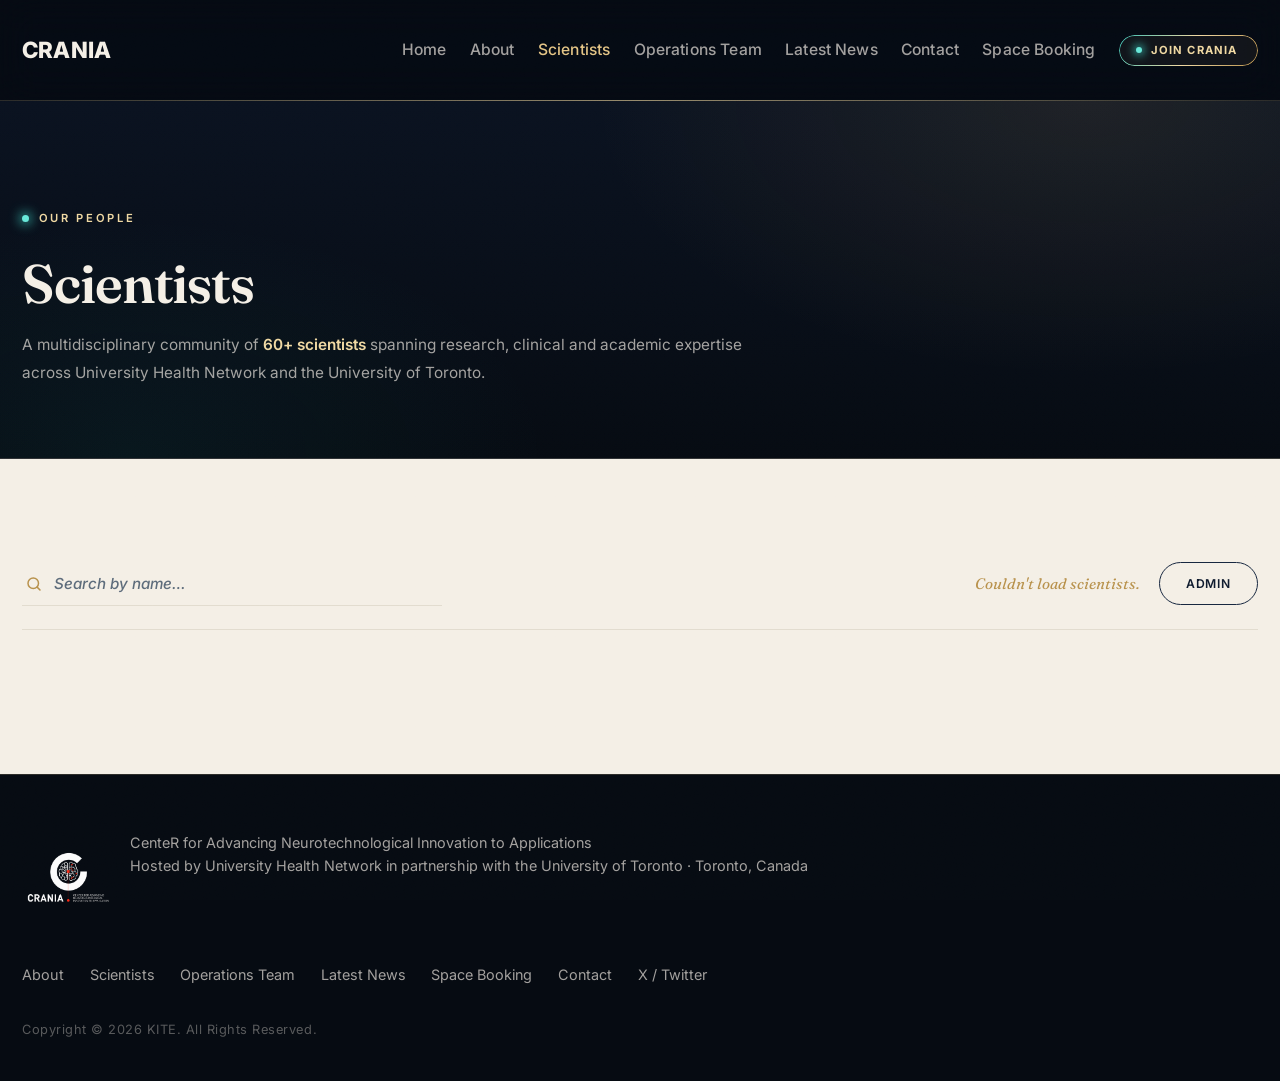
==== commit a0ae9113: "Add files via upload" ====
--- a/scientists.html
+++ b/scientists.html
@@ -19,11 +19,7 @@
   <header class="site-header" id="site-header">
     <div class="container header-inner">
       <a class="brand" href="index.html" aria-label="CRANIA home">
-        <img src="https://kite-uhn-crania.s3.ca-central-1.amazonaws.com/logo/CraniaLogo.png" alt="CRANIA logo" class="brand-logo">
-        <span class="brand-text">
-          <strong>CRANIA</strong>
-          <small>UHN &middot; University of Toronto</small>
-        </span>
+        <span class="brand-text"><strong>CRANIA</strong></span>
       </a>
       <nav class="site-nav" id="site-nav" aria-label="Primary">
         <ul>
@@ -34,7 +30,7 @@
           <li><a href="index.html#latest-news">Latest News</a></li>
           <li><a href="index.html#contact">Contact</a></li>
           <li><a href="https://kite-uhn.com/space-booking">Space Booking</a></li>
-          <li><button type="button" class="btn btn-primary btn-nav" data-open-join>Join CRANIA</button></li>
+          <li><button type="button" class="btn-join" data-open-join><span class="btn-join-dot" aria-hidden="true"></span>Join CRANIA</button></li>
         </ul>
       </nav>
       <button type="button" class="nav-toggle" id="nav-toggle" aria-expanded="false" aria-controls="site-nav" aria-label="Open menu">
@@ -70,459 +66,17 @@
             <svg class="roster-search-icon" aria-hidden="true" viewBox="0 0 24 24" width="18" height="18" fill="none" stroke="currentColor" stroke-width="2" stroke-linecap="round"><circle cx="11" cy="11" r="7"/><path d="m20 20-3.8-3.8"/></svg>
             <input type="search" id="sci-search" placeholder="Search by name&hellip;" autocomplete="off">
           </div>
-          <p class="roster-count" id="sci-count" aria-live="polite">64 scientists</p>
+          <div class="roster-side">
+            <p class="roster-count" id="sci-count" aria-live="polite">Loading&hellip;</p>
+            <button type="button" class="btn btn-line-dark" id="admin-login-btn">Admin</button>
+            <div class="admin-toolbar" id="admin-toolbar" hidden>
+              <button type="button" class="btn btn-line-dark" id="admin-add-btn">+ Add scientist</button>
+              <button type="button" class="btn btn-ghost-dark" id="admin-logout-btn">Log out</button>
+            </div>
+          </div>
         </div>
 
-        <ul class="sci-grid" id="sci-grid">
-          <li class="sci-card" data-name="alex mihailidis">
-            <a href="https://kite-uhn.com/scientist/alex-mihailidis">
-              <span class="sci-portrait"><img src="https://kite-uhn-photos.s3.ca-central-1.amazonaws.com/scientist_self_637722442990675696.jpg" alt="Portrait of Alex Mihailidis" loading="lazy" decoding="async"></span>
-              <span class="sci-name">Alex Mihailidis</span>
-              <span class="sci-view">View profile <span aria-hidden="true">&rarr;</span></span>
-            </a>
-          </li>
-          <li class="sci-card" data-name="alexandre boutet">
-            <a href="https://kite-uhn.com/scientist/alexandre-boutet">
-              <span class="sci-portrait"><img src="https://kite-uhn-photos.s3.ca-central-1.amazonaws.com/scientist_self_638289158009811284.jpg" alt="Portrait of Alexandre Boutet" loading="lazy" decoding="async"></span>
-              <span class="sci-name">Alexandre Boutet</span>
-              <span class="sci-view">View profile <span aria-hidden="true">&rarr;</span></span>
-            </a>
-          </li>
-          <li class="sci-card" data-name="alfonso fasano">
-            <a href="https://kite-uhn.com/scientist/alfonso-fasano">
-              <span class="sci-portrait"><img src="https://kite-uhn-photos.s3.ca-central-1.amazonaws.com/scientist_self_637277336267029333.png" alt="Portrait of Alfonso Fasano" loading="lazy" decoding="async"></span>
-              <span class="sci-name">Alfonso Fasano</span>
-              <span class="sci-view">View profile <span aria-hidden="true">&rarr;</span></span>
-            </a>
-          </li>
-          <li class="sci-card" data-name="ali sheikholeslami">
-            <a href="https://kite-uhn.com/scientist/ali-sheikholeslami">
-              <span class="sci-portrait"><img src="https://kite-uhn-photos.s3.ca-central-1.amazonaws.com/scientist_self_638143873344130392.jpg" alt="Portrait of Ali Sheikholeslami" loading="lazy" decoding="async"></span>
-              <span class="sci-name">Ali Sheikholeslami</span>
-              <span class="sci-view">View profile <span aria-hidden="true">&rarr;</span></span>
-            </a>
-          </li>
-          <li class="sci-card" data-name="andres lozano">
-            <a href="https://kite-uhn.com/scientist/andreas-lozano">
-              <span class="sci-portrait"><img src="https://kite-uhn-photos.s3.ca-central-1.amazonaws.com/scientist_self_637723098489182878.jpg" alt="Portrait of Andres Lozano" loading="lazy" decoding="async"></span>
-              <span class="sci-name">Andres Lozano</span>
-              <span class="sci-view">View profile <span aria-hidden="true">&rarr;</span></span>
-            </a>
-          </li>
-          <li class="sci-card" data-name="anthony lang">
-            <a href="https://kite-uhn.com/scientist/anthony-lang">
-              <span class="sci-portrait"><img src="https://kite-uhn-photos.s3.ca-central-1.amazonaws.com/scientist_self_638143872492875886.jpg" alt="Portrait of Anthony Lang" loading="lazy" decoding="async"></span>
-              <span class="sci-name">Anthony Lang</span>
-              <span class="sci-view">View profile <span aria-hidden="true">&rarr;</span></span>
-            </a>
-          </li>
-          <li class="sci-card" data-name="antonio liscidini">
-            <a href="https://kite-uhn.com/scientist/antonio-liscidini">
-              <span class="sci-portrait"><img src="https://kite-uhn-photos.s3.ca-central-1.amazonaws.com/scientist_self_637602077439912754.jpg" alt="Portrait of Antonio Liscidini" loading="lazy" decoding="async"></span>
-              <span class="sci-name">Antonio Liscidini</span>
-              <span class="sci-view">View profile <span aria-hidden="true">&rarr;</span></span>
-            </a>
-          </li>
-          <li class="sci-card" data-name="antonio strafella">
-            <a href="https://kite-uhn.com/scientist/antonio-strafella">
-              <span class="sci-portrait"><img src="https://kite-uhn-photos.s3.ca-central-1.amazonaws.com/scientist_self_637604640595077851.jpg" alt="Portrait of Antonio Strafella" loading="lazy" decoding="async"></span>
-              <span class="sci-name">Antonio Strafella</span>
-              <span class="sci-view">View profile <span aria-hidden="true">&rarr;</span></span>
-            </a>
-          </li>
-          <li class="sci-card" data-name="axel guenther">
-            <a href="https://kite-uhn.com/scientist/axel-gunther">
-              <span class="sci-portrait"><img src="https://kite-uhn-photos.s3.ca-central-1.amazonaws.com/scientist_self_637722445528256098.jpg" alt="Portrait of Axel Guenther" loading="lazy" decoding="async"></span>
-              <span class="sci-name">Axel Guenther</span>
-              <span class="sci-view">View profile <span aria-hidden="true">&rarr;</span></span>
-            </a>
-          </li>
-          <li class="sci-card" data-name="berj luther bardakjian">
-            <a href="https://kite-uhn.com/scientist/berj-luther-bardakjian--">
-              <span class="sci-portrait"><img src="https://kite-uhn-photos.s3.ca-central-1.amazonaws.com/scientist_self_637703166605649424.jpg" alt="Portrait of Berj Luther Bardakjian" loading="lazy" decoding="async"></span>
-              <span class="sci-name">Berj Luther Bardakjian</span>
-              <span class="sci-view">View profile <span aria-hidden="true">&rarr;</span></span>
-            </a>
-          </li>
-          <li class="sci-card" data-name="beverley catharine (cathy) craven">
-            <a href="https://kite-uhn.com/scientist/cathy-craven">
-              <span class="sci-portrait"><img src="https://kite-uhn-photos.s3.ca-central-1.amazonaws.com/kite_scientist_5.jpg" alt="Portrait of Beverley Catharine (Cathy) Craven" loading="lazy" decoding="async"></span>
-              <span class="sci-name">Beverley Catharine (Cathy) Craven</span>
-              <span class="sci-view">View profile <span aria-hidden="true">&rarr;</span></span>
-            </a>
-          </li>
-          <li class="sci-card" data-name="bojana stefanovic">
-            <a href="https://kite-uhn.com/scientist/bojana-stefanovic">
-              <span class="sci-portrait"><img src="https://kite-uhn-photos.s3.ca-central-1.amazonaws.com/scientist_self_638947874077793167.png" alt="Portrait of Bojana Stefanovic" loading="lazy" decoding="async"></span>
-              <span class="sci-name">Bojana Stefanovic</span>
-              <span class="sci-view">View profile <span aria-hidden="true">&rarr;</span></span>
-            </a>
-          </li>
-          <li class="sci-card" data-name="brokoslaw laschowski">
-            <a href="https://kite-uhn.com/scientist/brokoslaw-laschowski">
-              <span class="sci-portrait"><img src="https://kite-uhn-photos.s3.ca-central-1.amazonaws.com/scientist_self_638581978321042486.jpg" alt="Portrait of Brokoslaw Laschowski" loading="lazy" decoding="async"></span>
-              <span class="sci-name">Brokoslaw Laschowski</span>
-              <span class="sci-view">View profile <span aria-hidden="true">&rarr;</span></span>
-            </a>
-          </li>
-          <li class="sci-card" data-name="cindi morshead">
-            <a href="https://kite-uhn.com/scientist/cindi-morshead">
-              <span class="sci-portrait"><img src="https://kite-uhn-photos.s3.ca-central-1.amazonaws.com/scientist_self_637601345256915336.png" alt="Portrait of Cindi Morshead" loading="lazy" decoding="async"></span>
-              <span class="sci-name">Cindi Morshead</span>
-              <span class="sci-view">View profile <span aria-hidden="true">&rarr;</span></span>
-            </a>
-          </li>
-          <li class="sci-card" data-name="clement hamani">
-            <a href="https://kite-uhn.com/scientist/clement-hamani">
-              <span class="sci-portrait"><img src="https://kite-uhn-photos.s3.ca-central-1.amazonaws.com/scientist_self_637722323544503140.jpg" alt="Portrait of Clement Hamani" loading="lazy" decoding="async"></span>
-              <span class="sci-name">Clement Hamani</span>
-              <span class="sci-view">View profile <span aria-hidden="true">&rarr;</span></span>
-            </a>
-          </li>
-          <li class="sci-card" data-name="ervin sejdic">
-            <a href="https://kite-uhn.com/scientist/ervin-sejdic">
-              <span class="sci-portrait"><img src="https://kite-uhn-photos.s3.ca-central-1.amazonaws.com/scientist_self_637722446280421619.jpg" alt="Portrait of Ervin Sejdic" loading="lazy" decoding="async"></span>
-              <span class="sci-name">Ervin Sejdic</span>
-              <span class="sci-view">View profile <span aria-hidden="true">&rarr;</span></span>
-            </a>
-          </li>
-          <li class="sci-card" data-name="frances skinner">
-            <a href="https://kite-uhn.com/scientist/frances-skinner">
-              <span class="sci-portrait"><img src="https://kite-uhn-photos.s3.ca-central-1.amazonaws.com/scientist_self_637722447604288936.jpg" alt="Portrait of Frances Skinner" loading="lazy" decoding="async"></span>
-              <span class="sci-name">Frances Skinner</span>
-              <span class="sci-view">View profile <span aria-hidden="true">&rarr;</span></span>
-            </a>
-          </li>
-          <li class="sci-card" data-name="gelareh zadeh">
-            <a href="https://kite-uhn.com/scientist/gelareh-zadeh">
-              <span class="sci-portrait"><img src="https://kite-uhn-photos.s3.ca-central-1.amazonaws.com/scientist_self_637686100242842143.png" alt="Portrait of Gelareh Zadeh" loading="lazy" decoding="async"></span>
-              <span class="sci-name">Gelareh Zadeh</span>
-              <span class="sci-view">View profile <span aria-hidden="true">&rarr;</span></span>
-            </a>
-          </li>
-          <li class="sci-card" data-name="geoff fernie">
-            <a href="https://kite-uhn.com/scientist/geoff-fernie">
-              <span class="sci-portrait"><img src="https://kite-uhn-photos.s3.ca-central-1.amazonaws.com/kite_scientist_1.jpg" alt="Portrait of Geoff Fernie" loading="lazy" decoding="async"></span>
-              <span class="sci-name">Geoff Fernie</span>
-              <span class="sci-view">View profile <span aria-hidden="true">&rarr;</span></span>
-            </a>
-          </li>
-          <li class="sci-card" data-name="george eleftheriades">
-            <a href="https://kite-uhn.com/scientist/george-eleftheriades">
-              <span class="sci-portrait"><img src="https://kite-uhn-photos.s3.ca-central-1.amazonaws.com/scientist_self_637722448251621659.jpg" alt="Portrait of George Eleftheriades" loading="lazy" decoding="async"></span>
-              <span class="sci-name">George Eleftheriades</span>
-              <span class="sci-view">View profile <span aria-hidden="true">&rarr;</span></span>
-            </a>
-          </li>
-          <li class="sci-card" data-name="hani naguib">
-            <a href="https://kite-uhn.com/scientist/hani-naguib">
-              <span class="sci-portrait"><img src="https://kite-uhn-photos.s3.ca-central-1.amazonaws.com/scientist_self_637275552533849106.jpg" alt="Portrait of Hani Naguib" loading="lazy" decoding="async"></span>
-              <span class="sci-name">Hani Naguib</span>
-              <span class="sci-view">View profile <span aria-hidden="true">&rarr;</span></span>
-            </a>
-          </li>
-          <li class="sci-card" data-name="ian connell">
-            <a href="https://kite-uhn.com/scientist/ian-connell">
-              <span class="sci-portrait"><img src="https://kite-uhn-photos.s3.ca-central-1.amazonaws.com/scientist_self_638295322035999009.png" alt="Portrait of Ian Connell" loading="lazy" decoding="async"></span>
-              <span class="sci-name">Ian Connell</span>
-              <span class="sci-view">View profile <span aria-hidden="true">&rarr;</span></span>
-            </a>
-          </li>
-          <li class="sci-card" data-name="jiannis taxidis">
-            <a href="https://kite-uhn.com/scientist/jiannis-taxidis">
-              <span class="sci-portrait"><img src="https://kite-uhn-photos.s3.ca-central-1.amazonaws.com/scientist_self_638284772825719728.png" alt="Portrait of Jiannis Taxidis" loading="lazy" decoding="async"></span>
-              <span class="sci-name">Jiannis Taxidis</span>
-              <span class="sci-view">View profile <span aria-hidden="true">&rarr;</span></span>
-            </a>
-          </li>
-          <li class="sci-card" data-name="joanne nash">
-            <a href="https://kite-uhn.com/scientist/joanne-nash">
-              <span class="sci-portrait"><img src="https://kite-uhn-photos.s3.ca-central-1.amazonaws.com/scientist_self_637691320654810734.jpg" alt="Portrait of Joanne Nash" loading="lazy" decoding="async"></span>
-              <span class="sci-name">Joanne Nash</span>
-              <span class="sci-view">View profile <span aria-hidden="true">&rarr;</span></span>
-            </a>
-          </li>
-          <li class="sci-card" data-name="jose zariffa">
-            <a href="https://kite-uhn.com/scientist/jose-zariffa">
-              <span class="sci-portrait"><img src="https://kite-uhn-photos.s3.ca-central-1.amazonaws.com/kite_scientist_32.jpg" alt="Portrait of Jose Zariffa" loading="lazy" decoding="async"></span>
-              <span class="sci-name">Jose Zariffa</span>
-              <span class="sci-view">View profile <span aria-hidden="true">&rarr;</span></span>
-            </a>
-          </li>
-          <li class="sci-card" data-name="joyce poon">
-            <a href="https://kite-uhn.com/scientist/joyce-poon">
-              <span class="sci-portrait"><img src="https://kite-uhn-photos.s3.ca-central-1.amazonaws.com/scientist_self_637608643022709269.jpg" alt="Portrait of Joyce Poon" loading="lazy" decoding="async"></span>
-              <span class="sci-name">Joyce Poon</span>
-              <span class="sci-view">View profile <span aria-hidden="true">&rarr;</span></span>
-            </a>
-          </li>
-          <li class="sci-card" data-name="julio c. furlan">
-            <a href="https://kite-uhn.com/scientist/julio-furlan">
-              <span class="sci-portrait"><img src="https://kite-uhn-photos.s3.ca-central-1.amazonaws.com/kite_scientist_a_28.jpg" alt="Portrait of Julio C. Furlan" loading="lazy" decoding="async"></span>
-              <span class="sci-name">Julio C. Furlan</span>
-              <span class="sci-view">View profile <span aria-hidden="true">&rarr;</span></span>
-            </a>
-          </li>
-          <li class="sci-card" data-name="jürgen germann">
-            <a href="https://kite-uhn.com/scientist/jurgen-germann">
-              <span class="sci-portrait"><img src="https://kite-uhn-photos.s3.ca-central-1.amazonaws.com/scientist_self_638289846033338971.png" alt="Portrait of J&#252;rgen Germann" loading="lazy" decoding="async"></span>
-              <span class="sci-name">J&#252;rgen Germann</span>
-              <span class="sci-view">View profile <span aria-hidden="true">&rarr;</span></span>
-            </a>
-          </li>
-          <li class="sci-card" data-name="kamil uludag">
-            <a href="https://kite-uhn.com/scientist/kamil-uludag">
-              <span class="sci-portrait"><img src="https://kite-uhn-photos.s3.ca-central-1.amazonaws.com/scientist_self_637842416698479145.jpg" alt="Portrait of Kamil Uludag" loading="lazy" decoding="async"></span>
-              <span class="sci-name">Kamil Uludag</span>
-              <span class="sci-view">View profile <span aria-hidden="true">&rarr;</span></span>
-            </a>
-          </li>
-          <li class="sci-card" data-name="karen davis">
-            <a href="https://kite-uhn.com/scientist/karen-davis">
-              <span class="sci-portrait"><img src="https://kite-uhn-photos.s3.ca-central-1.amazonaws.com/scientist_self_637602083881842344.jpg" alt="Portrait of Karen Davis" loading="lazy" decoding="async"></span>
-              <span class="sci-name">Karen Davis</span>
-              <span class="sci-view">View profile <span aria-hidden="true">&rarr;</span></span>
-            </a>
-          </li>
-          <li class="sci-card" data-name="katherine duncan">
-            <a href="https://kite-uhn.com/scientist/katherine-duncan">
-              <span class="sci-portrait"><img src="https://kite-uhn-photos.s3.ca-central-1.amazonaws.com/scientist_self_638597732715016469.png" alt="Portrait of Katherine Duncan" loading="lazy" decoding="async"></span>
-              <span class="sci-name">Katherine Duncan</span>
-              <span class="sci-view">View profile <span aria-hidden="true">&rarr;</span></span>
-            </a>
-          </li>
-          <li class="sci-card" data-name="kei masani">
-            <a href="https://kite-uhn.com/scientist/kei-masani">
-              <span class="sci-portrait"><img src="https://kite-uhn-photos.s3.ca-central-1.amazonaws.com/kite_scientist_13.jpg" alt="Portrait of Kei Masani" loading="lazy" decoding="async"></span>
-              <span class="sci-name">Kei Masani</span>
-              <span class="sci-view">View profile <span aria-hidden="true">&rarr;</span></span>
-            </a>
-          </li>
-          <li class="sci-card" data-name="konstantinos plataniotis">
-            <a href="https://kite-uhn.com/scientist/konstantinos-plataniotis">
-              <span class="sci-portrait"><img src="https://kite-uhn-photos.s3.ca-central-1.amazonaws.com/scientist_self_637722448733638773.jpg" alt="Portrait of Konstantinos Plataniotis" loading="lazy" decoding="async"></span>
-              <span class="sci-name">Konstantinos Plataniotis</span>
-              <span class="sci-view">View profile <span aria-hidden="true">&rarr;</span></span>
-            </a>
-          </li>
-          <li class="sci-card" data-name="kristin musselman">
-            <a href="https://kite-uhn.com/scientist/kristin-musselman">
-              <span class="sci-portrait"><img src="https://kite-uhn-photos.s3.ca-central-1.amazonaws.com/kite_scientist_34.jpg" alt="Portrait of Kristin Musselman" loading="lazy" decoding="async"></span>
-              <span class="sci-name">Kristin Musselman</span>
-              <span class="sci-view">View profile <span aria-hidden="true">&rarr;</span></span>
-            </a>
-          </li>
-          <li class="sci-card" data-name="liang zhang">
-            <a href="https://kite-uhn.com/scientist/liang-zhang">
-              <span class="sci-portrait"><img src="https://kite-uhn-photos.s3.ca-central-1.amazonaws.com/scientist_self_637701581533192982.bmp" alt="Portrait of Liang Zhang" loading="lazy" decoding="async"></span>
-              <span class="sci-name">Liang Zhang</span>
-              <span class="sci-view">View profile <span aria-hidden="true">&rarr;</span></span>
-            </a>
-          </li>
-          <li class="sci-card" data-name="lorraine kalia">
-            <a href="https://kite-uhn.com/scientist/lorraine-kalia">
-              <span class="sci-portrait"><img src="https://kite-uhn-photos.s3.ca-central-1.amazonaws.com/scientist_self_637722326190194491.jpg" alt="Portrait of Lorraine Kalia" loading="lazy" decoding="async"></span>
-              <span class="sci-name">Lorraine Kalia</span>
-              <span class="sci-view">View profile <span aria-hidden="true">&rarr;</span></span>
-            </a>
-          </li>
-          <li class="sci-card" data-name="luc tremblay">
-            <a href="https://kite-uhn.com/scientist/luc-tremblay">
-              <span class="sci-portrait"><img src="https://kite-uhn-photos.s3.ca-central-1.amazonaws.com/kite_scientist_a_36.jpg" alt="Portrait of Luc Tremblay" loading="lazy" decoding="async"></span>
-              <span class="sci-name">Luc Tremblay</span>
-              <span class="sci-view">View profile <span aria-hidden="true">&rarr;</span></span>
-            </a>
-          </li>
-          <li class="sci-card" data-name="luca scardovi">
-            <a href="https://kite-uhn.com/scientist/luca-scardovi">
-              <span class="sci-portrait"><img src="https://kite-uhn-photos.s3.ca-central-1.amazonaws.com/scientist_self_638143872916471744.jpg" alt="Portrait of Luca Scardovi" loading="lazy" decoding="async"></span>
-              <span class="sci-name">Luca Scardovi</span>
-              <span class="sci-view">View profile <span aria-hidden="true">&rarr;</span></span>
-            </a>
-          </li>
-          <li class="sci-card" data-name="luka milosevic">
-            <a href="https://kite-uhn.com/scientist/luka-milosevic">
-              <span class="sci-portrait"><img src="https://kite-uhn-photos.s3.ca-central-1.amazonaws.com/kite_scientist_a_62.png" alt="Portrait of Luka Milosevic" loading="lazy" decoding="async"></span>
-              <span class="sci-name">Luka Milosevic</span>
-              <span class="sci-view">View profile <span aria-hidden="true">&rarr;</span></span>
-            </a>
-          </li>
-          <li class="sci-card" data-name="magdy hassouna">
-            <a href="https://kite-uhn.com/scientist/magdy-hassouna">
-              <span class="sci-portrait"><img src="https://kite-uhn-photos.s3.ca-central-1.amazonaws.com/scientist_self_637722271425165436.jpg" alt="Portrait of Magdy Hassouna" loading="lazy" decoding="async"></span>
-              <span class="sci-name">Magdy Hassouna</span>
-              <span class="sci-view">View profile <span aria-hidden="true">&rarr;</span></span>
-            </a>
-          </li>
-          <li class="sci-card" data-name="michael fehlings">
-            <a href="https://kite-uhn.com/scientist/michael-fehlings">
-              <span class="sci-portrait"><img src="https://kite-uhn-photos.s3.ca-central-1.amazonaws.com/scientist_self_637601356885358048.jpg" alt="Portrait of Michael Fehlings" loading="lazy" decoding="async"></span>
-              <span class="sci-name">Michael Fehlings</span>
-              <span class="sci-view">View profile <span aria-hidden="true">&rarr;</span></span>
-            </a>
-          </li>
-          <li class="sci-card" data-name="michael garton">
-            <a href="https://kite-uhn.com/scientist/michael-garton">
-              <span class="sci-portrait"><img src="https://kite-uhn-photos.s3.ca-central-1.amazonaws.com/scientist_self_638328216349343963.jpg" alt="Portrait of Michael Garton" loading="lazy" decoding="async"></span>
-              <span class="sci-name">Michael Garton</span>
-              <span class="sci-view">View profile <span aria-hidden="true">&rarr;</span></span>
-            </a>
-          </li>
-          <li class="sci-card" data-name="mihai mishu duduta">
-            <a href="https://kite-uhn.com/scientist/mihai-dudata">
-              <span class="sci-portrait"><img src="https://kite-uhn-photos.s3.ca-central-1.amazonaws.com/scientist_self_637867364754220737.png" alt="Portrait of Mihai &quot;Mishu&quot; Duduta" loading="lazy" decoding="async"></span>
-              <span class="sci-name">Mihai &quot;Mishu&quot; Duduta</span>
-              <span class="sci-view">View profile <span aria-hidden="true">&rarr;</span></span>
-            </a>
-          </li>
-          <li class="sci-card" data-name="milad lankarany">
-            <a href="https://kite-uhn.com/scientist/milad-lankarany">
-              <span class="sci-portrait"><img src="https://kite-uhn-photos.s3.ca-central-1.amazonaws.com/scientist_self_637600419020313153.jpg" alt="Portrait of Milad Lankarany" loading="lazy" decoding="async"></span>
-              <span class="sci-name">Milad Lankarany</span>
-              <span class="sci-view">View profile <span aria-hidden="true">&rarr;</span></span>
-            </a>
-          </li>
-          <li class="sci-card" data-name="milos r. popovic">
-            <a href="https://kite-uhn.com/scientist/milos-popovic">
-              <span class="sci-portrait"><img src="https://kite-uhn-photos.s3.ca-central-1.amazonaws.com/kite_scientist_15.jpg" alt="Portrait of Milos R. Popovic" loading="lazy" decoding="async"></span>
-              <span class="sci-name">Milos R. Popovic</span>
-              <span class="sci-view">View profile <span aria-hidden="true">&rarr;</span></span>
-            </a>
-          </li>
-          <li class="sci-card" data-name="nick koudas">
-            <a href="https://kite-uhn.com/scientist/nick-koudas">
-              <span class="sci-portrait"><img src="https://kite-uhn-photos.s3.ca-central-1.amazonaws.com/scientist_self_637723092568117822.jpg" alt="Portrait of Nick Koudas" loading="lazy" decoding="async"></span>
-              <span class="sci-name">Nick Koudas</span>
-              <span class="sci-view">View profile <span aria-hidden="true">&rarr;</span></span>
-            </a>
-          </li>
-          <li class="sci-card" data-name="ofer levi">
-            <a href="https://kite-uhn.com/scientist/ofer-levi">
-              <span class="sci-portrait"><img src="https://kite-uhn-photos.s3.ca-central-1.amazonaws.com/scientist_self_637620310016934793.jpg" alt="Portrait of Ofer Levi" loading="lazy" decoding="async"></span>
-              <span class="sci-name">Ofer Levi</span>
-              <span class="sci-view">View profile <span aria-hidden="true">&rarr;</span></span>
-            </a>
-          </li>
-          <li class="sci-card" data-name="paul b yoo">
-            <a href="https://kite-uhn.com/scientist/paul-b-yoo">
-              <span class="sci-portrait"><img src="https://kite-uhn-photos.s3.ca-central-1.amazonaws.com/kite_scientist_a_45.jpg" alt="Portrait of Paul B Yoo" loading="lazy" decoding="async"></span>
-              <span class="sci-name">Paul B Yoo</span>
-              <span class="sci-view">View profile <span aria-hidden="true">&rarr;</span></span>
-            </a>
-          </li>
-          <li class="sci-card" data-name="paul frankland">
-            <a href="https://kite-uhn.com/scientist/paul-frankland">
-              <span class="sci-portrait"><img src="https://kite-uhn-photos.s3.ca-central-1.amazonaws.com/scientist_self_637722449231747500.png" alt="Portrait of Paul Frankland" loading="lazy" decoding="async"></span>
-              <span class="sci-name">Paul Frankland</span>
-              <span class="sci-view">View profile <span aria-hidden="true">&rarr;</span></span>
-            </a>
-          </li>
-          <li class="sci-card" data-name="peter carlen">
-            <a href="https://kite-uhn.com/scientist/peter-carlen">
-              <span class="sci-portrait"><img src="https://kite-uhn-photos.s3.ca-central-1.amazonaws.com/scientist_self_638143872003810701.jpg" alt="Portrait of Peter Carlen" loading="lazy" decoding="async"></span>
-              <span class="sci-name">Peter Carlen</span>
-              <span class="sci-view">View profile <span aria-hidden="true">&rarr;</span></span>
-            </a>
-          </li>
-          <li class="sci-card" data-name="raviraj adve">
-            <a href="https://kite-uhn.com/scientist/ravi-adve">
-              <span class="sci-portrait"><img src="https://kite-uhn-photos.s3.ca-central-1.amazonaws.com/scientist_self_637602080385887932.jpg" alt="Portrait of Raviraj Adve" loading="lazy" decoding="async"></span>
-              <span class="sci-name">Raviraj Adve</span>
-              <span class="sci-view">View profile <span aria-hidden="true">&rarr;</span></span>
-            </a>
-          </li>
-          <li class="sci-card" data-name="richard wennberg">
-            <a href="https://kite-uhn.com/scientist/richard-wennberg">
-              <span class="sci-portrait"><img src="https://kite-uhn-photos.s3.ca-central-1.amazonaws.com/scientist_self_637673965656433561.jpg" alt="Portrait of Richard Wennberg" loading="lazy" decoding="async"></span>
-              <span class="sci-name">Richard Wennberg</span>
-              <span class="sci-view">View profile <span aria-hidden="true">&rarr;</span></span>
-            </a>
-          </li>
-          <li class="sci-card" data-name="robert chen">
-            <a href="https://kite-uhn.com/scientist/robert-chen">
-              <span class="sci-portrait"><img src="https://kite-uhn-photos.s3.ca-central-1.amazonaws.com/scientist_self_637722450137189465.jpg" alt="Portrait of Robert Chen" loading="lazy" decoding="async"></span>
-              <span class="sci-name">Robert Chen</span>
-              <span class="sci-view">View profile <span aria-hidden="true">&rarr;</span></span>
-            </a>
-          </li>
-          <li class="sci-card" data-name="roman genov">
-            <a href="https://kite-uhn.com/scientist/roman-genov">
-              <span class="sci-portrait"><img src="https://kite-uhn-photos.s3.ca-central-1.amazonaws.com/scientist_self_637722438407547907.jpg" alt="Portrait of Roman Genov" loading="lazy" decoding="async"></span>
-              <span class="sci-name">Roman Genov</span>
-              <span class="sci-view">View profile <span aria-hidden="true">&rarr;</span></span>
-            </a>
-          </li>
-          <li class="sci-card" data-name="sean hill">
-            <a href="https://kite-uhn.com/scientist/sean-hill">
-              <span class="sci-portrait"><img src="https://kite-uhn-photos.s3.ca-central-1.amazonaws.com/scientist_self_637601425945868502.jpg" alt="Portrait of Sean Hill" loading="lazy" decoding="async"></span>
-              <span class="sci-name">Sean Hill</span>
-              <span class="sci-view">View profile <span aria-hidden="true">&rarr;</span></span>
-            </a>
-          </li>
-          <li class="sci-card" data-name="sheena josselyn">
-            <a href="https://kite-uhn.com/scientist/sheena-josselyn">
-              <span class="sci-portrait"><img src="https://kite-uhn-photos.s3.ca-central-1.amazonaws.com/scientist_self_637620467432731071.jpg" alt="Portrait of Sheena Josselyn" loading="lazy" decoding="async"></span>
-              <span class="sci-name">Sheena Josselyn</span>
-              <span class="sci-view">View profile <span aria-hidden="true">&rarr;</span></span>
-            </a>
-          </li>
-          <li class="sci-card" data-name="suneil kalia">
-            <a href="https://kite-uhn.com/scientist/suneil-kalia">
-              <span class="sci-portrait"><img src="https://kite-uhn-photos.s3.ca-central-1.amazonaws.com/kite_scientist_39.jpg" alt="Portrait of Suneil Kalia" loading="lazy" decoding="async"></span>
-              <span class="sci-name">Suneil Kalia</span>
-              <span class="sci-view">View profile <span aria-hidden="true">&rarr;</span></span>
-            </a>
-          </li>
-          <li class="sci-card" data-name="taufik valiante">
-            <a href="https://kite-uhn.com/scientist/taufik-a-valiante">
-              <span class="sci-portrait"><img src="https://kite-uhn-photos.s3.ca-central-1.amazonaws.com/scientist_self_638684039253505856.jpg" alt="Portrait of Taufik Valiante" loading="lazy" decoding="async"></span>
-              <span class="sci-name">Taufik Valiante</span>
-              <span class="sci-view">View profile <span aria-hidden="true">&rarr;</span></span>
-            </a>
-          </li>
-          <li class="sci-card" data-name="timo krings">
-            <a href="https://kite-uhn.com/scientist/timo-krings">
-              <span class="sci-portrait"><img src="https://kite-uhn-photos.s3.ca-central-1.amazonaws.com/scientist_self_637722450726234159.jpg" alt="Portrait of Timo Krings" loading="lazy" decoding="async"></span>
-              <span class="sci-name">Timo Krings</span>
-              <span class="sci-view">View profile <span aria-hidden="true">&rarr;</span></span>
-            </a>
-          </li>
-          <li class="sci-card" data-name="timothy nevin welsh">
-            <a href="https://kite-uhn.com/scientist/timothy-nevin-welsh">
-              <span class="sci-portrait"><img src="https://kite-uhn-photos.s3.ca-central-1.amazonaws.com/scientist_self_637402768649578454.jpg" alt="Portrait of Timothy Nevin Welsh" loading="lazy" decoding="async"></span>
-              <span class="sci-name">Timothy Nevin Welsh</span>
-              <span class="sci-view">View profile <span aria-hidden="true">&rarr;</span></span>
-            </a>
-          </li>
-          <li class="sci-card" data-name="venkat bhat">
-            <a href="https://kite-uhn.com/scientist/venkat-bhat">
-              <span class="sci-portrait"><img src="https://kite-uhn-photos.s3.ca-central-1.amazonaws.com/scientist_self_637695016445842880.jpg" alt="Portrait of Venkat Bhat" loading="lazy" decoding="async"></span>
-              <span class="sci-name">Venkat Bhat</span>
-              <span class="sci-view">View profile <span aria-hidden="true">&rarr;</span></span>
-            </a>
-          </li>
-          <li class="sci-card" data-name="william hutchison">
-            <a href="https://kite-uhn.com/scientist/william-hutchison">
-              <span class="sci-portrait"><img src="https://kite-uhn-photos.s3.ca-central-1.amazonaws.com/scientist_self_637731304638487610.jpg" alt="Portrait of William Hutchison" loading="lazy" decoding="async"></span>
-              <span class="sci-name">William Hutchison</span>
-              <span class="sci-view">View profile <span aria-hidden="true">&rarr;</span></span>
-            </a>
-          </li>
-          <li class="sci-card" data-name="xilin liu">
-            <a href="https://kite-uhn.com/scientist/xilin-liu">
-              <span class="sci-portrait"><img src="https://kite-uhn-photos.s3.ca-central-1.amazonaws.com/scientist_self_637701583918429919.jpg" alt="Portrait of Xilin Liu" loading="lazy" decoding="async"></span>
-              <span class="sci-name">Xilin Liu</span>
-              <span class="sci-view">View profile <span aria-hidden="true">&rarr;</span></span>
-            </a>
-          </li>
-          <li class="sci-card" data-name="yu sun">
-            <a href="https://kite-uhn.com/scientist/yu-sun">
-              <span class="sci-portrait"><img src="https://kite-uhn-photos.s3.ca-central-1.amazonaws.com/scientist_self_637602076417766020.jpg" alt="Portrait of Yu Sun" loading="lazy" decoding="async"></span>
-              <span class="sci-name">Yu Sun</span>
-              <span class="sci-view">View profile <span aria-hidden="true">&rarr;</span></span>
-            </a>
-          </li>
-        </ul>
+        <ul class="sci-grid" id="sci-grid"></ul>
 
         <p class="roster-empty" id="sci-empty" hidden>No scientists match that name.</p>
       </div>
@@ -534,7 +88,7 @@
   <footer class="site-footer">
     <div class="container footer-inner">
       <div class="footer-brand">
-        <img src="https://kite-uhn-crania.s3.ca-central-1.amazonaws.com/logo/CraniaLogo.png" alt="CRANIA logo" class="brand-logo">
+        <img src="assets/img/whitelogo-transparent.png" alt="CRANIA logo" class="brand-logo">
         <p>CenteR for Advancing Neurotechnological Innovation to Applications<br>
         Hosted by University Health Network in partnership with the University of Toronto &middot; Toronto, Canada</p>
       </div>
@@ -569,6 +123,47 @@
     </div>
   </dialog>
 
+  <!-- ============ Admin login modal ============ -->
+  <dialog class="join-dialog" id="admin-login-dialog" aria-labelledby="admin-login-title">
+    <div class="join-dialog-body">
+      <button type="button" class="dialog-close" data-close-admin-login aria-label="Close dialog">&times;</button>
+      <p class="card-eyebrow">Admin</p>
+      <h2 id="admin-login-title">Admin login</h2>
+      <form id="admin-login-form" novalidate>
+        <label class="sr-only" for="admin-password">Password</label>
+        <input class="dialog-input" type="password" id="admin-password" name="password" placeholder="Password" autocomplete="current-password" required>
+        <p class="dialog-error" id="admin-login-error" role="alert" hidden></p>
+        <div class="dialog-actions">
+          <button type="submit" class="btn btn-primary">Log in</button>
+          <button type="button" class="btn btn-ghost-dark" data-close-admin-login>Cancel</button>
+        </div>
+      </form>
+    </div>
+  </dialog>
+
+  <!-- ============ Add scientist modal ============ -->
+  <dialog class="join-dialog" id="add-scientist-dialog" aria-labelledby="add-scientist-title">
+    <div class="join-dialog-body">
+      <button type="button" class="dialog-close" data-close-add-scientist aria-label="Close dialog">&times;</button>
+      <p class="card-eyebrow">Admin</p>
+      <h2 id="add-scientist-title">Add scientist</h2>
+      <form id="add-scientist-form" novalidate>
+        <label class="sr-only" for="new-sci-name">Full name</label>
+        <input class="dialog-input" type="text" id="new-sci-name" name="name" placeholder="Full name" required>
+        <label class="dialog-label" for="new-sci-photo">Photo (JPEG, PNG or WEBP, max 5MB)</label>
+        <input class="dialog-input dialog-input-file" type="file" id="new-sci-photo" name="photo_file" accept="image/jpeg,image/png,image/webp" required>
+        <label class="sr-only" for="new-sci-profile">Profile URL</label>
+        <input class="dialog-input" type="url" id="new-sci-profile" name="profile_url" placeholder="Profile URL (https://&hellip;)" required>
+        <p class="dialog-error" id="add-scientist-error" role="alert" hidden></p>
+        <div class="dialog-actions">
+          <button type="submit" class="btn btn-primary">Add scientist</button>
+          <button type="button" class="btn btn-ghost-dark" data-close-add-scientist>Cancel</button>
+        </div>
+      </form>
+    </div>
+  </dialog>
+
   <script src="js/main.js" defer></script>
+  <script src="js/scientists-admin.js" defer></script>
 </body>
 </html>
--- a/css/styles.css
+++ b/css/styles.css
@@ -147,39 +147,68 @@
    ========================================================================== */
 .site-header {
   position: sticky; top: 0; z-index: 100;
-  background: rgba(6, 11, 18, 0.7);
-  backdrop-filter: blur(14px) saturate(140%);
+  background: rgba(6, 11, 18, 0.72);
+  backdrop-filter: blur(18px) saturate(160%);
   border-bottom: 1px solid var(--line-dark);
+}
+.site-header::after {
+  content: ""; position: absolute; left: 0; right: 0; bottom: -1px; height: 1px;
+  background: linear-gradient(90deg, transparent, rgba(240, 217, 163, 0.55) 50%, transparent);
+  pointer-events: none;
 }
 .header-inner {
   display: flex; align-items: center; justify-content: space-between;
-  gap: 1rem; padding-block: 0.75rem;
-}
-.brand { display: flex; align-items: center; gap: 0.7rem; text-decoration: none; }
-.brand-logo { height: 40px; width: auto; image-rendering: -webkit-optimize-contrast; }
+  gap: 1rem; height: 100px; padding-block: 0.75rem;
+}
+.brand { display: flex; align-items: center; text-decoration: none; height: 100%; }
 .brand-text { display: flex; flex-direction: column; line-height: 1.2; }
-.brand-text strong { color: var(--ivory); font-size: 1rem; letter-spacing: 0.16em; font-weight: 600; }
-.brand-text small { color: var(--gold-400); font-size: 0.68rem; letter-spacing: 0.08em; }
+.brand-text strong {
+  color: var(--ivory); font-size: 1.4rem; letter-spacing: 0.01em; font-weight: 800;
+}
 
 .site-nav ul {
-  display: flex; align-items: center; gap: 0.1rem;
+  display: flex; align-items: center; gap: 0.15rem;
   list-style: none; margin: 0; padding: 0;
 }
 .site-nav a {
-  display: block; padding: 0.5rem 0.8rem;
-  color: var(--muted-light); font-size: 0.85rem; font-weight: 500;
-  letter-spacing: 0.02em; text-decoration: none; border-radius: 6px;
+  display: block; padding: 0.55rem 0.65rem;
+  color: var(--muted-light); font-size: 0.98rem; font-weight: 500;
+  letter-spacing: 0.01em; text-decoration: none;
   transition: color 300ms var(--ease-lux);
   position: relative;
 }
-.site-nav a::after {
-  content: ""; position: absolute; left: 0.8rem; right: 0.8rem; bottom: 0.35rem;
-  height: 1px; background: var(--gold-400); transform: scaleX(0);
-  transform-origin: left; transition: transform 350ms var(--ease-lux);
-}
-.site-nav a:hover, .site-nav a[aria-current="page"] { color: var(--ivory); }
-.site-nav a:hover::after, .site-nav a[aria-current="page"]::after { transform: scaleX(1); }
-.btn-nav { padding: 0.6rem 1.15rem; margin-left: 0.6rem; font-size: 0.72rem; }
+.site-nav a:hover, .site-nav a[aria-current="page"] { color: var(--gold-400); }
+
+.btn-join {
+  position: relative; isolation: isolate; overflow: hidden;
+  display: inline-flex; align-items: center; gap: 0.55rem;
+  margin-left: 0.7rem; padding: 0.62rem 1.3rem 0.62rem 1.05rem;
+  font: 700 0.7rem/1 var(--font-body); letter-spacing: 0.1em; text-transform: uppercase;
+  color: var(--gold-300); background: rgba(240, 217, 163, 0.05);
+  border: 0; border-radius: 999px; cursor: pointer;
+  transition: color 400ms var(--ease-lux), box-shadow 400ms var(--ease-lux), transform 200ms var(--ease-lux);
+}
+.btn-join::before {
+  content: ""; position: absolute; inset: 0; z-index: -2; border-radius: inherit; padding: 1px;
+  background: linear-gradient(120deg, var(--teal-400), var(--gold-300), var(--gold-600));
+  -webkit-mask: linear-gradient(#000 0 0) content-box, linear-gradient(#000 0 0);
+  -webkit-mask-composite: xor; mask-composite: exclude;
+}
+.btn-join::after {
+  content: ""; position: absolute; inset: 0; z-index: -1; border-radius: inherit;
+  background: linear-gradient(120deg, var(--teal-400), var(--gold-400), var(--gold-600));
+  opacity: 0; transition: opacity 400ms var(--ease-lux);
+}
+.btn-join:hover {
+  color: var(--obsidian); transform: translateY(-1px);
+  box-shadow: 0 12px 30px -10px rgba(212, 172, 99, 0.65);
+}
+.btn-join:hover::after { opacity: 1; }
+.btn-join-dot {
+  width: 6px; height: 6px; border-radius: 50%; flex-shrink: 0;
+  background: var(--teal-300); box-shadow: 0 0 10px 2px var(--teal-400);
+  animation: pulse-dot 2.4s ease-in-out infinite;
+}
 
 .nav-toggle {
   display: none; flex-direction: column; gap: 5px;
@@ -369,8 +398,44 @@
 /* ==========================================================================
    02 · Core Areas — orbital selector
    ========================================================================== */
-.section-cores { background: var(--obsidian); color: var(--ivory); }
+.section-cores { background: var(--obsidian); color: var(--ivory); overflow: hidden; }
 .section-cores .section-lede { color: var(--muted-light); }
+.section-cores > .container { position: relative; z-index: 1; }
+
+.cores-bg { position: absolute; inset: 0; z-index: 0; }
+/* Blueprint grid + slow radar-style scan sweep replace the old photo backdrop. */
+.cores-grid {
+  position: absolute; inset: 0;
+  background-image:
+    linear-gradient(rgba(103, 232, 217, 0.07) 1px, transparent 1px),
+    linear-gradient(90deg, rgba(103, 232, 217, 0.07) 1px, transparent 1px);
+  background-size: 44px 44px;
+  -webkit-mask-image: radial-gradient(120% 90% at 30% 40%, #000 35%, transparent 82%);
+          mask-image: radial-gradient(120% 90% at 30% 40%, #000 35%, transparent 82%);
+}
+.cores-scan {
+  position: absolute; inset: -10% -20%;
+  background: linear-gradient(100deg, transparent 40%, rgba(103, 232, 217, 0.06) 48%, rgba(212, 172, 99, 0.05) 52%, transparent 60%);
+  animation: cores-scan 9s linear infinite;
+}
+@keyframes cores-scan { from { transform: translateX(-15%); } to { transform: translateX(15%); } }
+.cores-bg-layer {
+  position: absolute; inset: 0;
+  display: flex; align-items: center; justify-content: flex-start;
+  overflow: hidden;
+  opacity: 0;
+  transition: opacity 1400ms var(--ease-lux);
+}
+.cores-bg-layer.is-active { opacity: 1; }
+.core-watermark {
+  font-family: var(--font-display); font-weight: 700; font-style: italic;
+  font-size: min(48vw, 640px); line-height: 1; color: var(--gold-400);
+  opacity: 0.05; margin-left: -4vw; -webkit-user-select: none; user-select: none;
+}
+.cores-bg::after {
+  content: ""; position: absolute; inset: 0;
+  background: linear-gradient(180deg, rgba(6, 11, 18, 0.35), rgba(6, 11, 18, 0.55) 60%, rgba(6, 11, 18, 0.88));
+}
 
 .orbital {
   display: grid; grid-template-columns: minmax(300px, 0.9fr) 1.1fr;
@@ -378,6 +443,7 @@
 }
 
 .orbital-stage {
+  --orbit-radius: 180px;
   position: relative; aspect-ratio: 1; max-width: 440px; width: 100%;
   margin-inline: auto;
 }
@@ -387,19 +453,49 @@
 }
 .orbit-ring-2 { inset: 24%; border-color: rgba(103, 232, 217, 0.14); animation: spin 60s linear infinite; }
 @keyframes spin { to { transform: rotate(360deg); } }
-.orbit-core-label {
+
+.orbit-spoke {
+  --angle: calc(var(--i) * 60deg - 90deg);
+  position: absolute; top: 50%; left: 50%;
+  width: var(--orbit-radius); height: 2px;
+  transform-origin: left center;
+  transform: rotate(var(--angle));
+  background-image: repeating-linear-gradient(90deg, rgba(103, 232, 217, 0.55) 0 5px, transparent 5px 13px);
+  background-size: 200% 100%;
+  opacity: 0.4;
+  animation: spoke-flow 1.1s linear infinite;
+}
+.orbit-spoke.is-active {
+  opacity: 0.95;
+  background-image: repeating-linear-gradient(90deg, var(--gold-400) 0 5px, transparent 5px 13px);
+}
+@keyframes spoke-flow { to { background-position: -26px 0; } }
+
+.orbit-hub {
   position: absolute; top: 50%; left: 50%; transform: translate(-50%, -50%);
+  width: 108px; height: 108px; border-radius: 50%;
+  display: flex; align-items: center; justify-content: center;
+  background: radial-gradient(closest-side, rgba(103, 232, 217, 0.14), rgba(15, 27, 46, 0.9) 78%);
+  border: 1px solid rgba(103, 232, 217, 0.3);
+}
+.orbit-hub-ring {
+  position: absolute; inset: -10px; border-radius: 50%;
+  border: 1px dashed rgba(228, 197, 134, 0.35);
+  animation: spin 40s linear infinite reverse;
+}
+.orbit-hub-label {
   font-family: var(--font-display); font-style: italic;
-  font-size: 1rem; letter-spacing: 0.1em; text-align: center;
-  color: var(--gold-400); line-height: 1.3;
+  font-size: 0.92rem; letter-spacing: 0.08em; text-align: center;
+  color: var(--gold-300); line-height: 1.3; position: relative; z-index: 1;
 }
 .orbit-dot {
   --angle: calc(var(--i) * 60deg - 90deg);
   position: absolute; top: 50%; left: 50%;
   width: 62px; height: 62px; margin: -31px 0 0 -31px;
-  transform: rotate(var(--angle)) translate(180px) rotate(calc(-1 * var(--angle)));
-  border-radius: 50%; cursor: pointer;
-  background: rgba(15, 27, 46, 0.85);
+  transform: rotate(var(--angle)) translate(var(--orbit-radius)) rotate(calc(-1 * var(--angle)));
+  clip-path: polygon(50% 2%, 95% 26%, 95% 74%, 50% 98%, 5% 74%, 5% 26%);
+  cursor: pointer;
+  background: rgba(15, 27, 46, 0.9);
   border: 1px solid var(--line-dark);
   color: var(--muted-light);
   font-family: var(--font-display); font-size: 1.3rem; font-weight: 600;
@@ -412,7 +508,7 @@
   box-shadow: 0 0 0 6px rgba(212, 172, 99, 0.14), 0 0 30px -4px var(--gold-400);
 }
 
-.orbital-panels { position: relative; min-height: 260px; }
+.orbital-panels { position: relative; min-height: 300px; }
 .orbit-panel {
   position: absolute; inset: 0;
   opacity: 0; visibility: hidden;
@@ -421,24 +517,72 @@
 }
 .orbit-panel.is-active { position: relative; opacity: 1; visibility: visible; transform: none; }
 .orbit-panel[hidden] { display: none; }
+
+.core-viewfinder {
+  position: relative; width: 100%; max-width: 260px; aspect-ratio: 5/4;
+  margin: 0 0 1.6rem; color: var(--teal-300);
+}
+.schema-icon { position: absolute; inset: 0; width: 100%; height: 100%; overflow: visible; }
+.vf-corner { position: absolute; width: 16px; height: 16px; }
+.vf-corner::before, .vf-corner::after { content: ""; position: absolute; background: var(--gold-400); }
+.vf-corner::before { width: 100%; height: 1.5px; }
+.vf-corner::after { width: 1.5px; height: 100%; }
+.vf-tl { top: -6px; left: -6px; } .vf-tl::before, .vf-tl::after { top: 0; left: 0; }
+.vf-tr { top: -6px; right: -6px; } .vf-tr::before { top: 0; right: 0; } .vf-tr::after { top: 0; right: 0; }
+.vf-bl { bottom: -6px; left: -6px; } .vf-bl::before { bottom: 0; left: 0; } .vf-bl::after { bottom: 0; left: 0; }
+.vf-br { bottom: -6px; right: -6px; } .vf-br::before { bottom: 0; right: 0; } .vf-br::after { bottom: 0; right: 0; }
+
+.schema-draw, .schema-dash { stroke-dasharray: 100; stroke-dashoffset: 100; }
+.orbit-panel.is-active .schema-draw {
+  animation: schema-draw 1s var(--ease-lux) forwards;
+  animation-delay: var(--d, 0s);
+}
+.orbit-panel.is-active .schema-dash {
+  stroke-dasharray: 3 3;
+  animation: schema-draw 1.4s var(--ease-lux) forwards;
+}
+@keyframes schema-draw { to { stroke-dashoffset: 0; } }
+.schema-fill { fill: var(--gold-400); stroke: none; }
+.schema-flow {
+  stroke: var(--gold-400); stroke-dasharray: 5 6; opacity: 0.85;
+  animation: schema-flow-move 1s linear infinite;
+}
+@keyframes schema-flow-move { to { stroke-dashoffset: -22; } }
+.schema-pulse { fill: var(--gold-300); stroke: none; animation: pulse-dot 2.4s ease-in-out infinite; }
+.schema-pulse-ring {
+  fill: none; stroke: var(--gold-300); stroke-width: 1.6;
+  transform-box: fill-box; transform-origin: center;
+  animation: icon-ping 2.4s var(--ease-lux) infinite;
+}
+
 .orbit-tag {
-  display: inline-block; font-size: 0.72rem; font-weight: 700;
+  display: inline-flex; align-items: center; gap: 0.5rem;
+  font-family: var(--font-body); font-size: 0.72rem; font-weight: 700;
   letter-spacing: 0.2em; text-transform: uppercase;
   color: var(--gold-300); border: 1px solid var(--line-dark);
-  border-radius: 999px; padding: 0.3rem 0.9rem; margin: 0 0 1.2rem;
-}
+  border-radius: 4px; padding: 0.3rem 0.9rem; margin: 0 0 1.2rem;
+}
+.orbit-tag::before { content: ""; width: 6px; height: 6px; background: var(--teal-300); box-shadow: 0 0 8px 1px var(--teal-400); }
 .orbit-panel h3 {
   font-family: var(--font-display); font-size: clamp(1.4rem, 2.4vw, 1.85rem);
   font-weight: 600; color: var(--ivory); letter-spacing: -0.012em;
 }
 .orbit-summary { color: var(--muted-light); font-size: 0.96rem; line-height: 1.75; max-width: 48ch; }
-.orbit-meta { display: grid; gap: 1rem; margin: 1.8rem 0 0; }
+.orbit-meta {
+  display: grid; gap: 1rem; margin: 1.8rem 0 0; max-width: 48ch;
+  padding: 1.1rem 1.2rem; border: 1px solid var(--line-dark); border-radius: var(--radius-lg);
+  background: rgba(103, 232, 217, 0.03);
+}
 .orbit-meta > div { display: grid; grid-template-columns: 90px 1fr; gap: 1rem; align-items: baseline; }
 .orbit-meta dt {
-  font-size: 0.7rem; font-weight: 700; letter-spacing: 0.16em;
+  font-size: 0.68rem; font-weight: 700; letter-spacing: 0.14em;
   text-transform: uppercase; color: var(--gold-500);
-}
-.orbit-meta dd { margin: 0; color: rgba(244, 239, 230, 0.78); font-size: 0.86rem; }
+  font-family: "SFMono-Regular", Menlo, Consolas, monospace;
+}
+.orbit-meta dd {
+  margin: 0; color: rgba(244, 239, 230, 0.78); font-size: 0.86rem;
+  font-family: "SFMono-Regular", Menlo, Consolas, monospace; line-height: 1.5;
+}
 
 /* ==========================================================================
    03 · What is Neuromodulation — live signal
@@ -476,19 +620,63 @@
   gap: 1.4rem; position: relative;
 }
 .therapy-card {
-  background: rgba(240, 217, 163, 0.03);
+  position: relative; overflow: hidden;
+  display: flex; flex-direction: column; justify-content: flex-end;
+  min-height: 21rem;
   border: 1px solid var(--line-dark);
   border-radius: var(--radius-lg);
   padding: 2rem 1.9rem 2.1rem;
-  transition: transform 400ms var(--ease-lux), border-color 400ms var(--ease-lux), background 400ms;
-}
-.therapy-card:hover { transform: translateY(-6px); border-color: rgba(240, 217, 163, 0.4); background: rgba(240, 217, 163, 0.06); }
+  transition: transform 400ms var(--ease-lux), border-color 400ms var(--ease-lux);
+}
+.therapy-card:hover { transform: translateY(-6px); border-color: rgba(240, 217, 163, 0.4); }
+.therapy-photo {
+  position: absolute; inset: 0;
+  background-size: cover; background-position: center;
+  filter: saturate(0.92) brightness(0.92);
+  transform: scale(1.04);
+  transition: transform 900ms var(--ease-lux);
+}
+.therapy-card:hover .therapy-photo { transform: scale(1.12); }
+.therapy-card--fes .therapy-photo { transform: scale(1); }
+.therapy-card--fes:hover .therapy-photo { transform: scale(1.05); }
+.therapy-scrim {
+  position: absolute; inset: 0;
+  background: linear-gradient(180deg, rgba(6, 11, 18, 0.1), rgba(6, 11, 18, 0.55) 55%, rgba(6, 11, 18, 0.92));
+}
+.therapy-copy { position: relative; z-index: 1; max-width: 24ch; }
+.therapy-credit {
+  position: relative; z-index: 1; margin: 0.9rem 0 0;
+  font-size: 0.62rem; color: rgba(244, 239, 230, 0.4); letter-spacing: 0.01em;
+}
+.therapy-pulse-dot, .therapy-pulse-ring {
+  position: absolute; width: 10px; height: 10px; margin: -5px 0 0 -5px;
+  border-radius: 50%; transform-origin: center;
+}
+.therapy-pulse-dot {
+  background: var(--teal-300); box-shadow: 0 0 10px 3px rgba(103, 232, 217, 0.7);
+  animation: pulse-dot 2.6s ease-in-out infinite;
+}
+.therapy-pulse-ring {
+  border: 1.5px solid var(--teal-300);
+  animation: icon-ping 2.6s var(--ease-lux) infinite;
+}
+.therapy-card:nth-child(2) .therapy-pulse-dot,
+.therapy-card:nth-child(2) .therapy-pulse-ring { animation-delay: 0.5s; }
+.therapy-card:nth-child(3) .therapy-pulse-dot,
+.therapy-card:nth-child(3) .therapy-pulse-ring { animation-delay: 1s; }
+@keyframes icon-ping {
+  0% { transform: scale(1); opacity: 0.7; }
+  100% { transform: scale(3.4); opacity: 0; }
+}
 .therapy-num {
   font-family: var(--font-display); font-style: italic; font-size: 1.3rem;
-  color: var(--gold-400); display: block; margin-bottom: 0.8rem;
-}
-.therapy-card h3 { font-size: 1rem; color: var(--teal-300); font-family: var(--font-body); font-weight: 600; letter-spacing: 0.01em; }
-.therapy-card p { margin: 0; color: var(--muted-light); font-size: 0.9rem; }
+  color: var(--gold-300); display: block; margin-bottom: 0.8rem;
+}
+.therapy-card h3 {
+  font-size: 1.2rem; color: var(--ivory); font-family: var(--font-display);
+  font-weight: 600; letter-spacing: -0.01em; margin: 0 0 0.6rem; line-height: 1.3;
+}
+.therapy-card p { margin: 0; color: rgba(244, 239, 230, 0.72); font-size: 0.9rem; }
 
 /* ==========================================================================
    04 · Impact — counting ledger
@@ -604,33 +792,64 @@
    07 · Operations team — portrait salon
    ========================================================================== */
 .section-team { background: var(--ivory); color: var(--ink); }
-.salon-grid {
-  display: grid; grid-template-columns: repeat(auto-fit, minmax(220px, 1fr));
-  gap: 1.6rem;
-}
-.salon-card { text-align: center; }
-.salon-portrait {
-  position: relative; width: 150px; height: 150px; margin: 0 auto 1.3rem;
-  border-radius: 50%; padding: 5px;
-  background: conic-gradient(from 140deg, var(--gold-300), var(--teal-400), var(--gold-500), var(--gold-300));
-  transition: transform 500ms var(--ease-lux);
-}
-.salon-portrait::after {
-  content: ""; position: absolute; inset: 5px; border-radius: 50%;
-  box-shadow: inset 0 0 0 3px var(--ivory);
-}
-.salon-portrait img {
-  width: 100%; height: 100%; border-radius: 50%; object-fit: cover;
-  filter: grayscale(1) contrast(1.02);
-  transition: filter 600ms var(--ease-lux);
-}
-.salon-card:hover .salon-portrait { transform: translateY(-6px) rotate(-1.5deg); }
-.salon-card:hover .salon-portrait img { filter: grayscale(0); }
-.salon-card h3 {
-  font-family: var(--font-display); font-size: 1.12rem; font-weight: 600;
-  color: var(--navy-800); margin-bottom: 0.25rem;
-}
-.salon-card p { margin: 0; color: var(--muted); font-size: 0.84rem; }
+
+.roster-wall { position: relative; padding-top: 1.5rem; }
+.roster-grid {
+  position: relative; z-index: 1;
+  display: grid; grid-template-columns: repeat(2, 1fr);
+  gap: 1.8rem 1.6rem; perspective: 1500px;
+  padding-top: 1rem;
+  max-width: 620px;
+}
+.roster-card {
+  position: relative; transform-style: preserve-3d;
+  transition: transform 500ms var(--ease-lux), box-shadow 500ms var(--ease-lux);
+}
+.roster-card::before {
+  content: ""; position: absolute; inset: 0; z-index: 3; pointer-events: none;
+  border-radius: var(--radius-lg);
+  background: radial-gradient(460px 240px at var(--mx, 50%) var(--my, 0%), rgba(212, 172, 99, 0.28), transparent 62%);
+  opacity: 0; transition: opacity 400ms var(--ease-lux);
+}
+.roster-card:hover::before { opacity: 1; }
+.roster-card-inner {
+  position: relative; padding: 0; transform: translateZ(26px);
+  background: var(--paper); border: 1px solid var(--line); border-radius: var(--radius-lg);
+  overflow: hidden; box-shadow: 0 24px 48px -30px rgba(19, 26, 36, 0.4);
+  transition: box-shadow 500ms var(--ease-lux);
+}
+.roster-card:hover .roster-card-inner { box-shadow: 0 36px 60px -24px rgba(19, 26, 36, 0.5); }
+.roster-ribbon {
+  position: absolute; top: 1.1rem; left: -2.7rem; z-index: 4;
+  transform: rotate(-40deg);
+  background: linear-gradient(120deg, var(--gold-300), var(--gold-600));
+  color: var(--obsidian); font-size: 0.64rem; font-weight: 700;
+  letter-spacing: 0.14em; text-transform: uppercase;
+  padding: 0.35rem 2.8rem; box-shadow: 0 8px 18px -6px rgba(0, 0, 0, 0.4);
+}
+.roster-photo { position: relative; aspect-ratio: 4 / 5; overflow: hidden; }
+.roster-photo img {
+  width: 100%; height: 100%; object-fit: cover;
+  filter: grayscale(1) contrast(1.05); transform: scale(1.01);
+  transition: filter 700ms var(--ease-lux), transform 700ms var(--ease-lux);
+}
+.roster-photo::after {
+  content: ""; position: absolute; inset: 0;
+  background: linear-gradient(160deg, var(--gold-400), var(--teal-400));
+  mix-blend-mode: color; opacity: 0.6; transition: opacity 600ms var(--ease-lux);
+}
+.roster-card:hover .roster-photo img { filter: grayscale(0) contrast(1); transform: scale(1.06); }
+.roster-card:hover .roster-photo::after { opacity: 0; }
+.roster-meta { position: relative; z-index: 2; padding: 1.3rem 1.4rem 1.5rem; }
+.roster-meta h3 {
+  font-family: var(--font-display); font-size: 1.1rem; font-weight: 600;
+  color: var(--navy-800); margin: 0 0 0.3rem;
+}
+.roster-meta p { margin: 0; color: var(--muted); font-size: 0.82rem; }
+.roster-rule {
+  display: block; margin-top: 0.9rem; height: 1px; width: 32px;
+  background: linear-gradient(90deg, var(--gold-400), transparent);
+}
 
 /* ==========================================================================
    08 · Contact — concierge finale
@@ -679,7 +898,7 @@
 }
 .footer-inner { display: grid; gap: 2rem; }
 .footer-brand { display: flex; gap: 1rem; align-items: flex-start; }
-.footer-brand .brand-logo { height: 50px; }
+.footer-brand .brand-logo { height: 100px; width: auto; }
 .footer-brand p { margin: 0; line-height: 1.65; }
 .footer-nav { display: flex; flex-wrap: wrap; gap: 0.5rem 1.6rem; }
 .footer-nav a { color: var(--muted-light); text-decoration: none; transition: color 300ms; }
@@ -716,6 +935,31 @@
 .dialog-actions { display: flex; gap: 0.8rem; flex-wrap: wrap; margin-top: 1.6rem; }
 .join-dialog .btn-ghost-dark { color: var(--ivory); border-color: var(--line-dark); }
 .join-dialog .btn-ghost-dark:hover { border-color: var(--gold-400); }
+.dialog-input {
+  display: block; width: 100%;
+  font: 500 0.95rem/1.4 var(--font-body); color: var(--ivory);
+  background: rgba(240, 217, 163, 0.04);
+  border: 1px solid var(--line-dark); border-radius: 8px;
+  padding: 0.8rem 1rem; margin-top: 1rem;
+  transition: border-color 300ms var(--ease-lux), background 300ms var(--ease-lux);
+}
+.dialog-input:first-of-type { margin-top: 1.6rem; }
+.dialog-input::placeholder { color: var(--muted); }
+.dialog-input:focus { outline: none; border-color: var(--gold-400); background: rgba(240, 217, 163, 0.08); }
+.dialog-label {
+  display: block; margin: 1rem 0 0;
+  font-size: 0.72rem; font-weight: 700; letter-spacing: 0.1em;
+  text-transform: uppercase; color: var(--gold-500);
+}
+.dialog-input-file { padding: 0.6rem 0.8rem; color: var(--muted-light); font-size: 0.85rem; }
+.dialog-input-file::file-selector-button {
+  font: 600 0.72rem/1 var(--font-body); letter-spacing: 0.06em; text-transform: uppercase;
+  color: var(--obsidian); background: linear-gradient(135deg, var(--gold-300), var(--gold-500));
+  border: 0; border-radius: 999px; padding: 0.5rem 0.9rem; margin-right: 0.9rem; cursor: pointer;
+}
+.dialog-error {
+  margin: 0.9rem 0 0; font-size: 0.85rem; color: #e08a72;
+}
 
 /* ==========================================================================
    Scientists page — page hero + filterable roster
@@ -778,49 +1022,80 @@
   margin: 0; font-family: var(--font-display); font-style: italic;
   font-size: 0.95rem; color: var(--gold-600); white-space: nowrap;
 }
-
+.roster-side { display: flex; align-items: center; gap: 1.2rem; flex-wrap: wrap; }
+.admin-toolbar { display: flex; align-items: center; gap: 0.7rem; flex-wrap: wrap; }
+.admin-toolbar[hidden] { display: none; }
+.btn[hidden] { display: none; }
+
+@property --ring-angle {
+  syntax: '<angle>'; inherits: false; initial-value: 140deg;
+}
 .sci-grid {
   list-style: none; margin: 0; padding: 0;
   display: grid;
-  grid-template-columns: repeat(auto-fill, minmax(172px, 1fr));
-  gap: 2.2rem 1.4rem;
-}
+  grid-template-columns: repeat(4, 1fr);
+  gap: 3.2rem 2rem;
+}
+.sci-card { position: relative; }
 .sci-card a {
   display: flex; flex-direction: column; align-items: center;
   text-decoration: none; text-align: center;
 }
+.sci-remove {
+  position: absolute; top: -0.4rem; left: 50%; margin-left: 79px;
+  width: 30px; height: 30px; border-radius: 50%;
+  display: flex; align-items: center; justify-content: center;
+  background: var(--obsidian); color: var(--ivory);
+  border: 1px solid var(--line-dark);
+  font-size: 1.3rem; line-height: 1; cursor: pointer;
+  transition: background 250ms var(--ease-lux), border-color 250ms var(--ease-lux), transform 250ms var(--ease-lux);
+}
+.sci-remove:hover { background: #b3462f; border-color: #b3462f; transform: scale(1.08); }
 .sci-portrait {
+  --ring-angle: 140deg;
   position: relative; display: block;
-  width: 124px; height: 124px; margin-bottom: 1rem;
-  border-radius: 50%; padding: 4px;
-  background: conic-gradient(from 140deg, var(--line), var(--line), var(--line));
+  width: 188px; height: 188px; margin-bottom: 1.3rem;
+  border-radius: 50%; padding: 5px;
+  background: conic-gradient(from var(--ring-angle), var(--line), var(--line), var(--line));
   transition: background 500ms var(--ease-lux), transform 500ms var(--ease-lux);
 }
 .sci-card a:hover .sci-portrait,
 .sci-card a:focus-visible .sci-portrait {
-  background: conic-gradient(from 140deg, var(--gold-300), var(--teal-400), var(--gold-500), var(--gold-300));
-  transform: translateY(-4px);
+  background: conic-gradient(from var(--ring-angle), var(--gold-300), var(--teal-400), var(--gold-500), var(--gold-300));
+  transform: translateY(-6px);
+  animation: sci-ring-spin 2.8s linear infinite;
 }
 .sci-portrait::after {
-  content: ""; position: absolute; inset: 4px; border-radius: 50%;
+  content: ""; position: absolute; inset: 5px; border-radius: 50%;
   box-shadow: inset 0 0 0 3px var(--ivory);
+}
+.sci-portrait::before {
+  content: ""; position: absolute; inset: -8px; border-radius: 50%;
+  border: 1.5px solid var(--gold-400); opacity: 0;
+}
+.sci-card a:hover .sci-portrait::before,
+.sci-card a:focus-visible .sci-portrait::before { animation: sci-ping 900ms var(--ease-lux); }
+@keyframes sci-ring-spin { to { --ring-angle: 500deg; } }
+@keyframes sci-ping {
+  0% { transform: scale(0.92); opacity: 0.8; }
+  100% { transform: scale(1.2); opacity: 0; }
 }
 .sci-portrait img {
   width: 100%; height: 100%; border-radius: 50%; object-fit: cover;
   filter: grayscale(1) contrast(1.02);
-  transition: filter 600ms var(--ease-lux);
+  transition: filter 600ms var(--ease-lux), transform 600ms var(--ease-lux);
 }
 .sci-card a:hover .sci-portrait img,
-.sci-card a:focus-visible .sci-portrait img { filter: grayscale(0); }
+.sci-card a:focus-visible .sci-portrait img { filter: grayscale(0); transform: scale(1.05); }
 .sci-name {
-  font-family: var(--font-display); font-size: 1rem; font-weight: 600;
+  font-family: var(--font-display); font-size: 1.18rem; font-weight: 600;
   line-height: 1.3; color: var(--navy-800);
   transition: color 300ms var(--ease-lux);
 }
 .sci-card a:hover .sci-name { color: var(--gold-600); }
 .sci-view {
-  margin-top: 0.3rem;
-  font-size: 0.68rem; font-weight: 600; letter-spacing: 0.12em;
+  margin-top: 0.4rem;
+  font-size: 0.72rem; font-weight: 600; letter-spacing: 0.12em;
   text-transform: uppercase; color: var(--gold-600);
   opacity: 0; transform: translateY(4px);
   transition: opacity 350ms var(--ease-lux), transform 350ms var(--ease-lux);
@@ -834,9 +1109,22 @@
   font-size: 1.1rem; color: var(--muted);
 }
 
+@media (max-width: 900px) {
+  .sci-grid { grid-template-columns: repeat(3, 1fr); gap: 2.6rem 1.4rem; }
+  .sci-portrait { width: 150px; height: 150px; }
+  .sci-remove { margin-left: 60px; }
+}
+
 @media (max-width: 640px) {
-  .sci-grid { grid-template-columns: repeat(auto-fill, minmax(140px, 1fr)); gap: 1.8rem 1rem; }
-  .sci-portrait { width: 104px; height: 104px; }
+  .sci-grid { grid-template-columns: repeat(2, 1fr); gap: 2rem 1rem; }
+  .sci-portrait { width: 128px; height: 128px; }
+  .sci-remove { margin-left: 49px; }
+}
+
+@media (max-width: 420px) {
+  .sci-grid { grid-template-columns: 1fr; }
+  .sci-portrait { width: 160px; height: 160px; }
+  .sci-remove { margin-left: 65px; }
 }
 
 /* ==========================================================================
@@ -851,9 +1139,22 @@
 @media (prefers-reduced-motion: reduce) {
   html { scroll-behavior: auto; }
   .reveal { opacity: 1; transform: none; transition: none; }
-  .ticker-track, .orbit-ring-2, .eyebrow-dot { animation: none; }
+  .ticker-track, .orbit-ring-2, .eyebrow-dot, .btn-join-dot { animation: none; }
+  .cores-scan, .orbit-spoke, .orbit-hub-ring, .schema-flow { animation: none; }
+  .schema-draw, .schema-dash { animation: none; stroke-dashoffset: 0; }
+  .schema-pulse, .schema-pulse-ring { animation: none; opacity: 1; }
   #eeg-path { animation: none; stroke-dashoffset: 0; }
+  .therapy-pulse-dot, .therapy-pulse-ring { animation: none; opacity: 1; }
+  .therapy-photo { transition: none; }
+  .therapy-card:hover .therapy-photo { transform: scale(1.04); }
+  .therapy-card--fes:hover .therapy-photo { transform: scale(1); }
   .btn, .therapy-card, .salon-card:hover .salon-portrait, .showcase-arrow:hover { transition: none; transform: none; }
+  .cores-bg-layer { transition: none; transform: none; }
+  .roster-card { transition: none; transform: none; }
+  .roster-photo img { transition: none; }
+  .sci-card a:hover .sci-portrait { animation: none; transform: none; }
+  .sci-card a:hover .sci-portrait::before { animation: none; opacity: 0; }
+  .sci-card a:hover .sci-portrait img { transform: none; }
 }
 
 /* ==========================================================================
@@ -870,16 +1171,16 @@
   .site-nav ul { flex-direction: column; align-items: stretch; gap: 0.1rem; padding: 0.8rem 1.4rem 1.2rem; }
   .site-nav a { padding: 0.85rem 0.9rem; font-size: 1rem; }
   .site-nav a::after { display: none; }
-  .btn-nav { margin: 0.7rem 0 0; width: 100%; justify-content: center; }
+  .btn-join { margin: 0.7rem 0 0; width: 100%; justify-content: center; }
 
   .orbital { grid-template-columns: 1fr; gap: 2.5rem; }
-  .orbital-stage { max-width: 360px; }
-  .orbit-dot { transform: rotate(var(--angle)) translate(148px) rotate(calc(-1 * var(--angle))); }
+  .orbital-stage { max-width: 360px; --orbit-radius: 148px; }
 }
 
 @media (max-width: 820px) {
   .showcase-slide { grid-template-columns: 1fr; gap: 1.4rem; align-items: start; }
   .showcase-slide img { max-width: 100%; aspect-ratio: 16 / 10; }
+  .roster-grid { grid-template-columns: repeat(2, 1fr); }
 }
 
 @media (max-width: 700px) {
@@ -899,9 +1200,10 @@
   .hero { min-height: 88vh; }
   .hero-ctas .btn { flex: 1 1 100%; justify-content: center; }
   .section-head-row { flex-direction: column; align-items: flex-start; }
-  .orbit-dot { width: 52px; height: 52px; margin: -26px 0 0 -26px; transform: rotate(var(--angle)) translate(120px) rotate(calc(-1 * var(--angle))); font-size: 1.1rem; }
-  .orbital-stage { max-width: 300px; }
+  .orbit-dot { width: 52px; height: 52px; margin: -26px 0 0 -26px; font-size: 1.1rem; }
+  .orbital-stage { max-width: 300px; --orbit-radius: 120px; }
   .tilt-inner { padding: 2rem 1.8rem 2.2rem; }
+  .roster-grid { grid-template-columns: 1fr; max-width: 340px; margin-inline: auto; }
   .footer-brand { flex-direction: column; }
   .join-dialog-body { padding: 2rem 1.6rem; }
 }
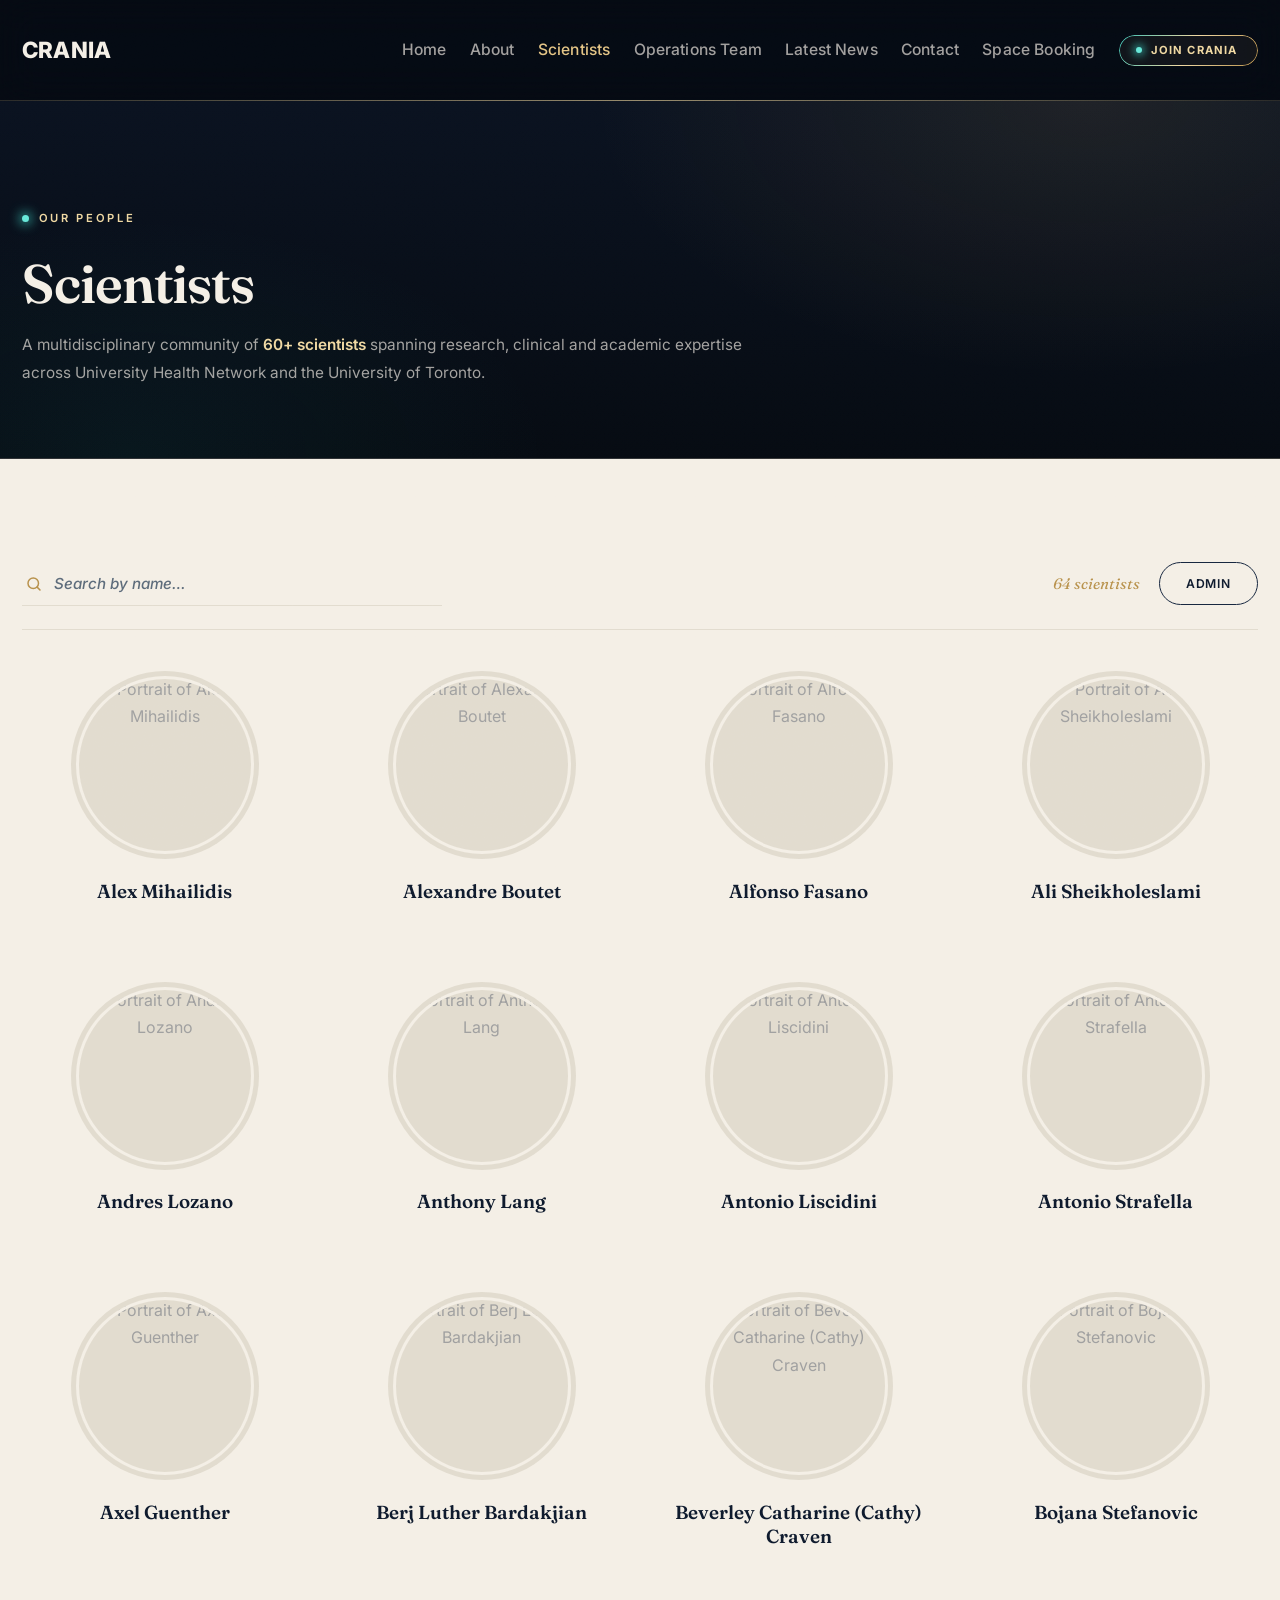
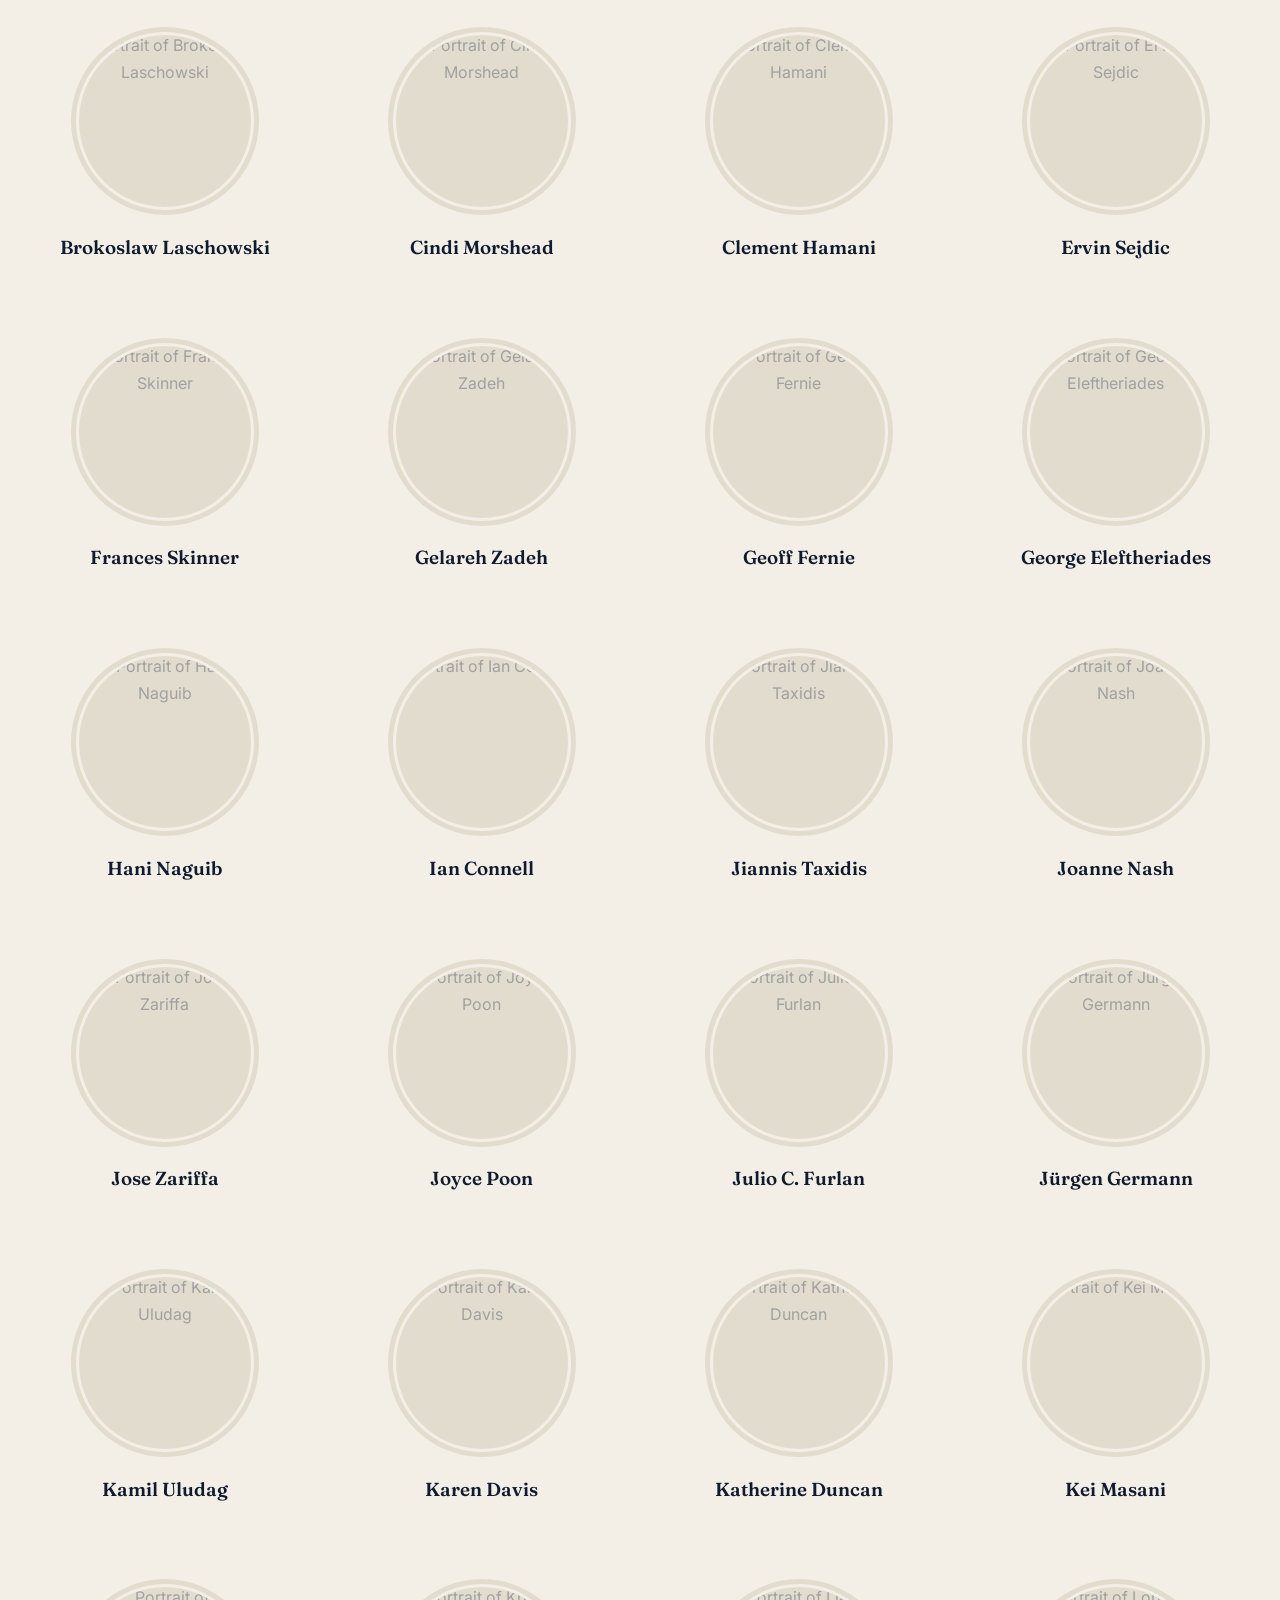
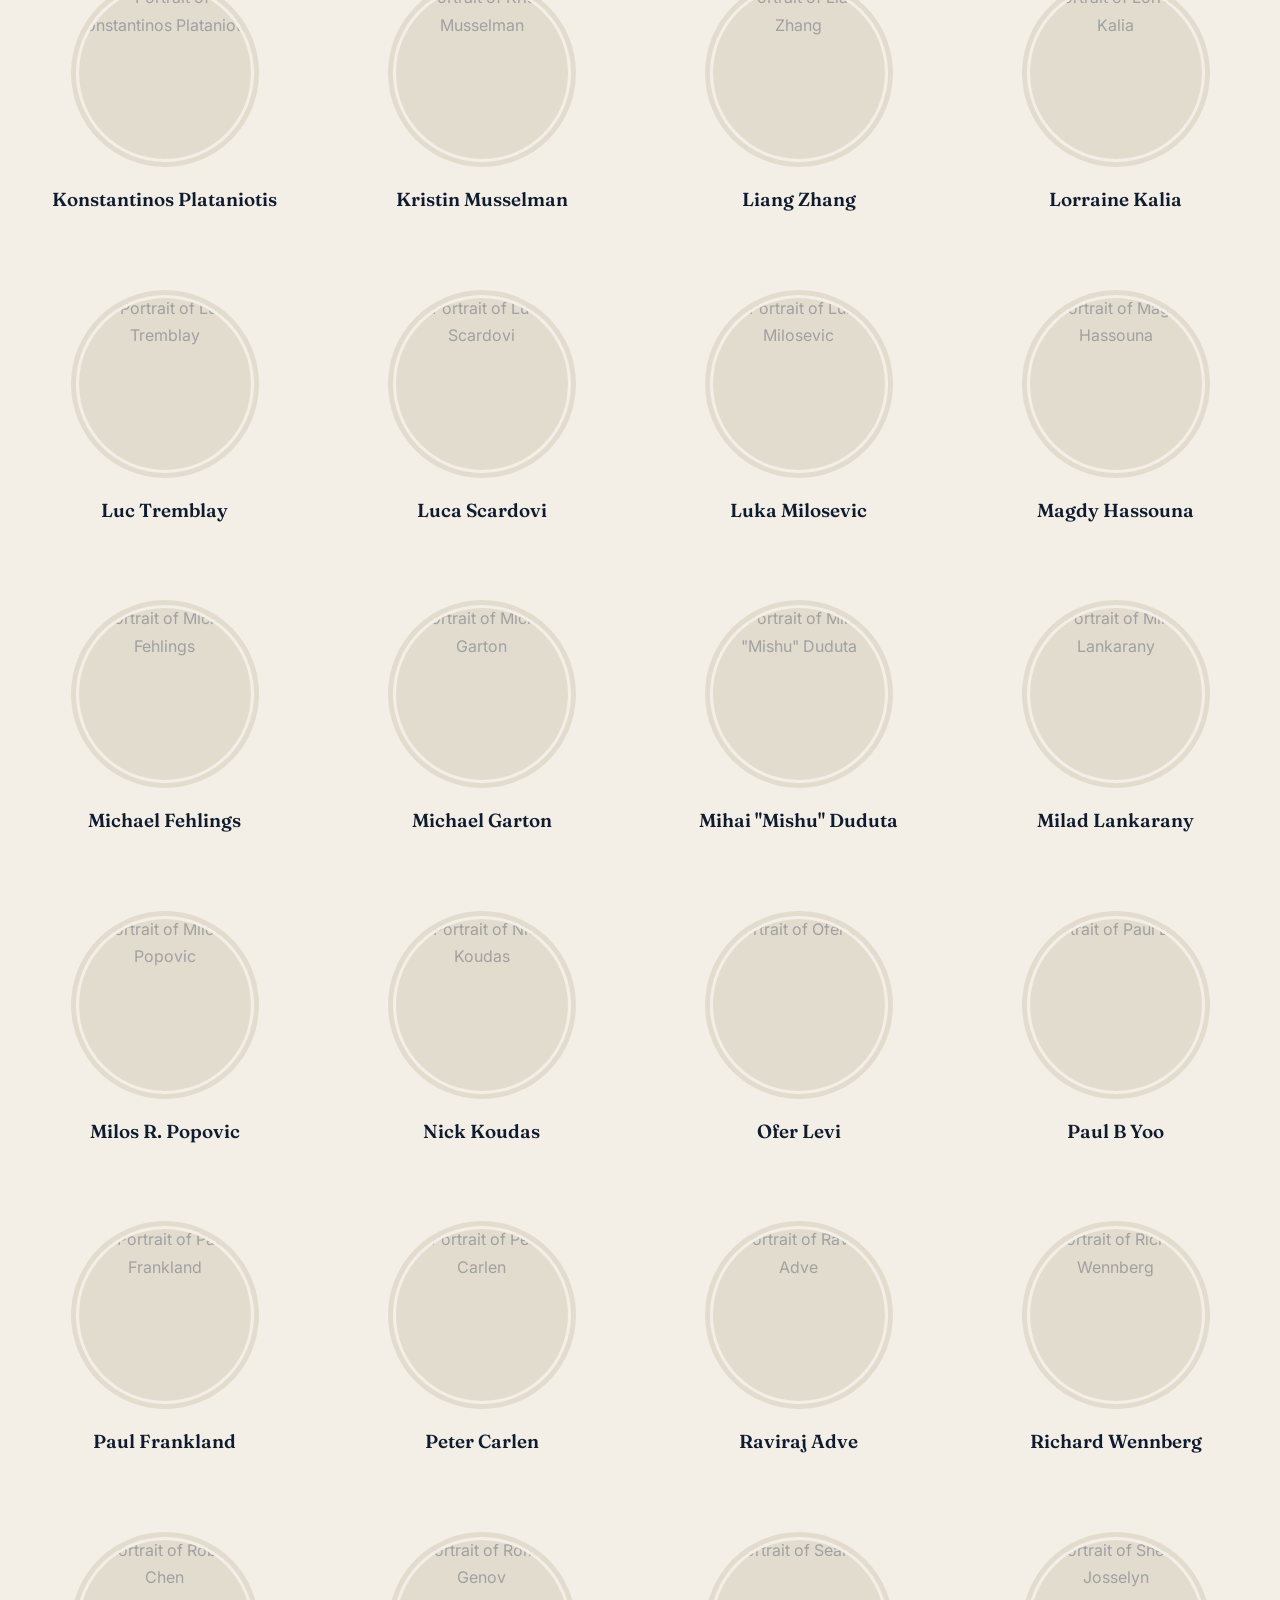
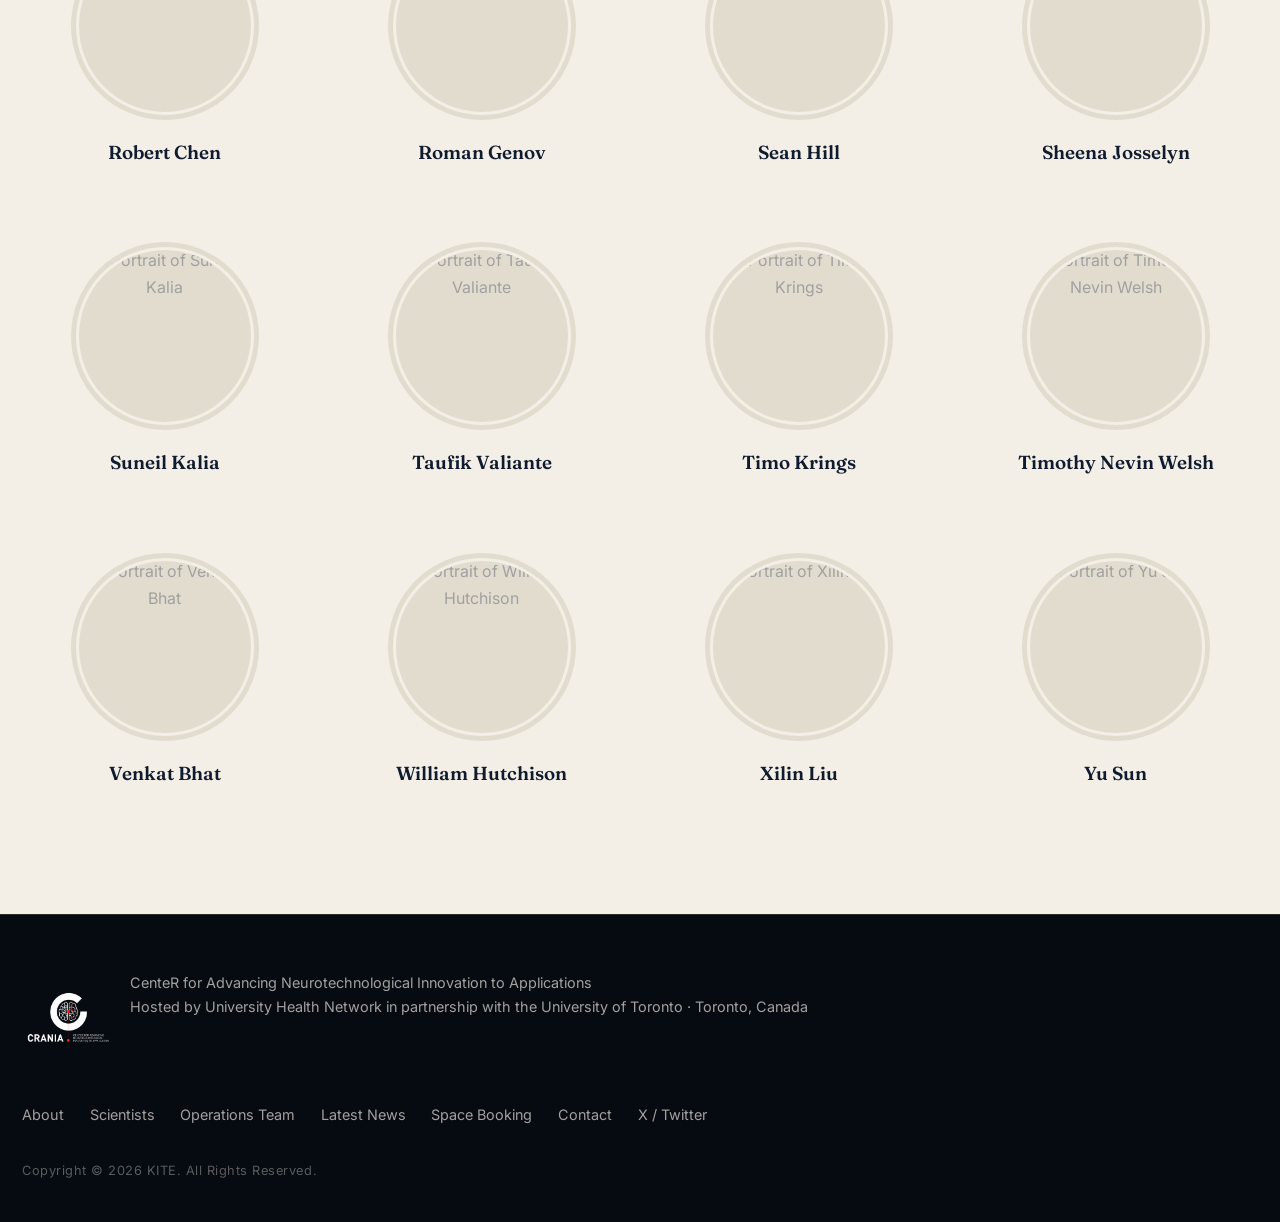
==== commit 73ed1398: "Render Scientists roster from an embedded global so it works offline/file:// The fallback previously" ====
--- a/scientists.html
+++ b/scientists.html
@@ -164,6 +164,7 @@
   </dialog>
 
   <script src="js/main.js" defer></script>
+  <script src="js/scientists-data.js" defer></script>
   <script src="js/scientists-admin.js" defer></script>
 </body>
 </html>
